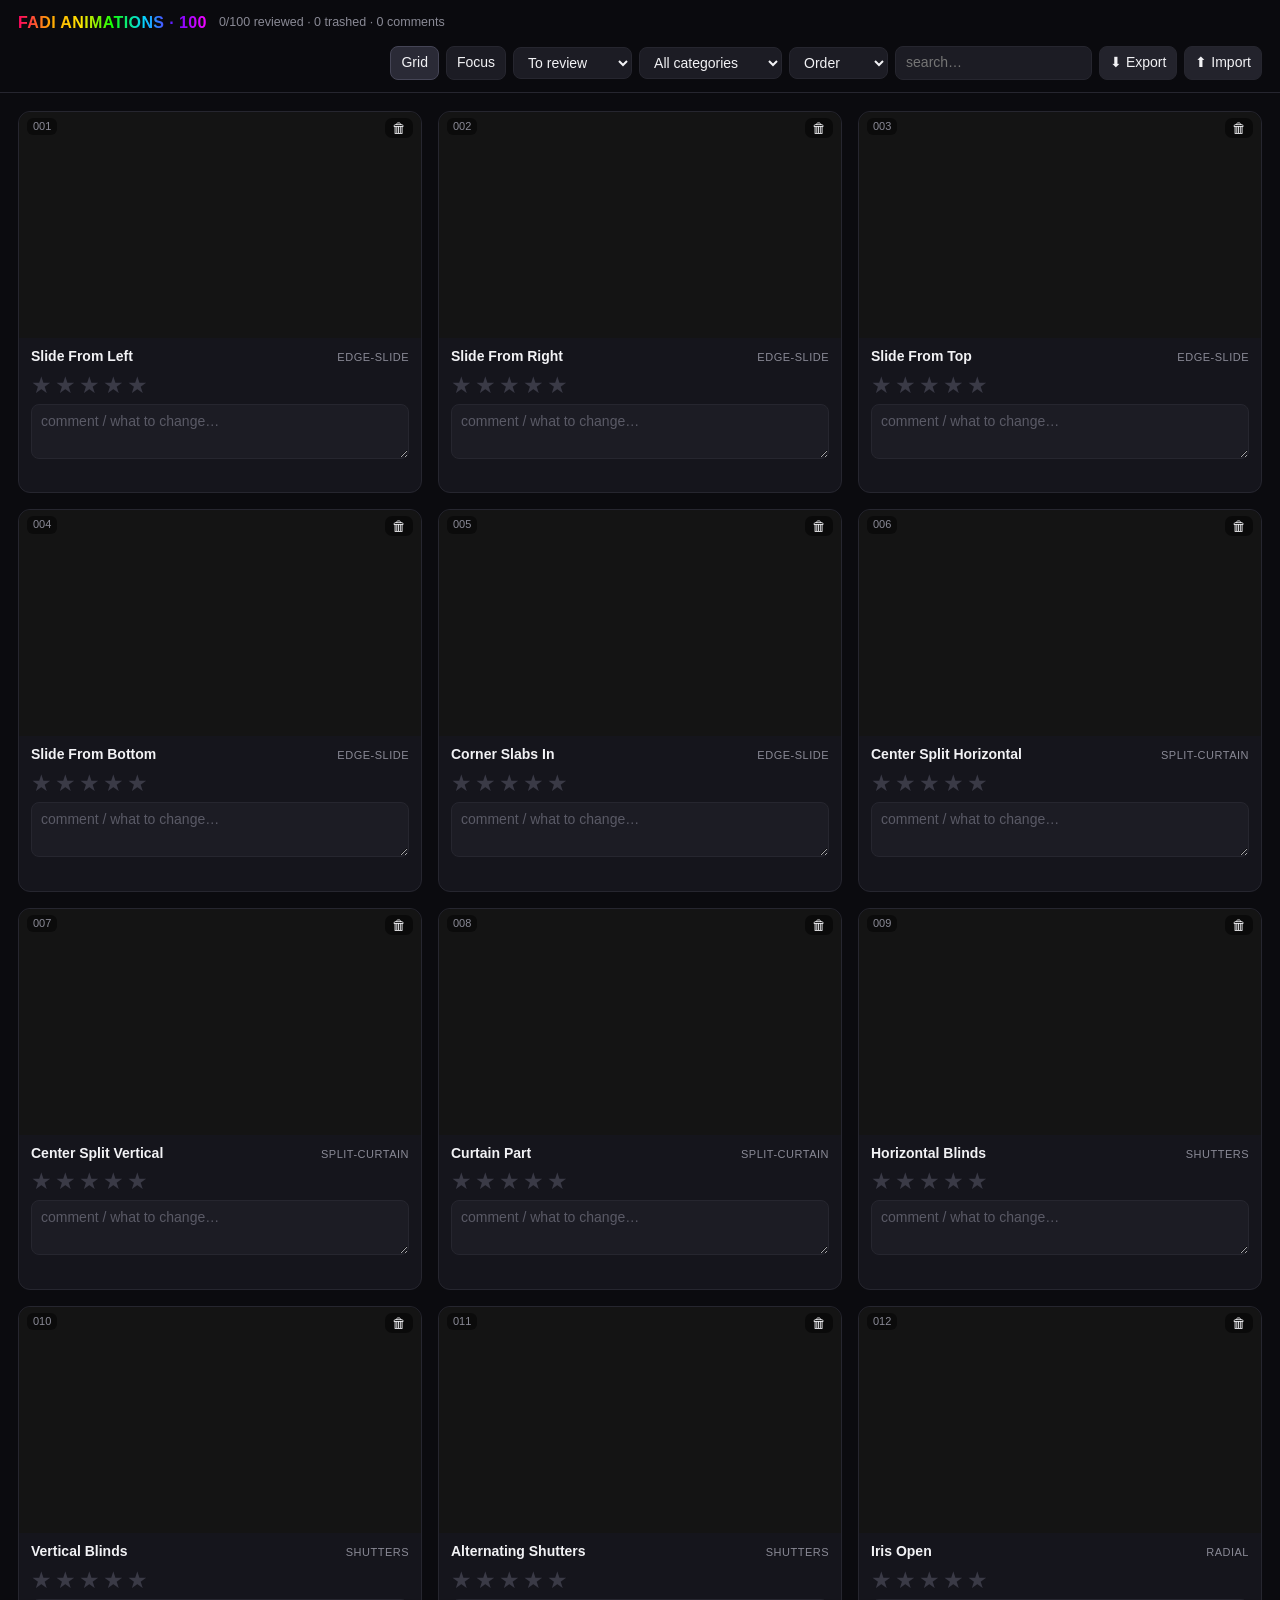
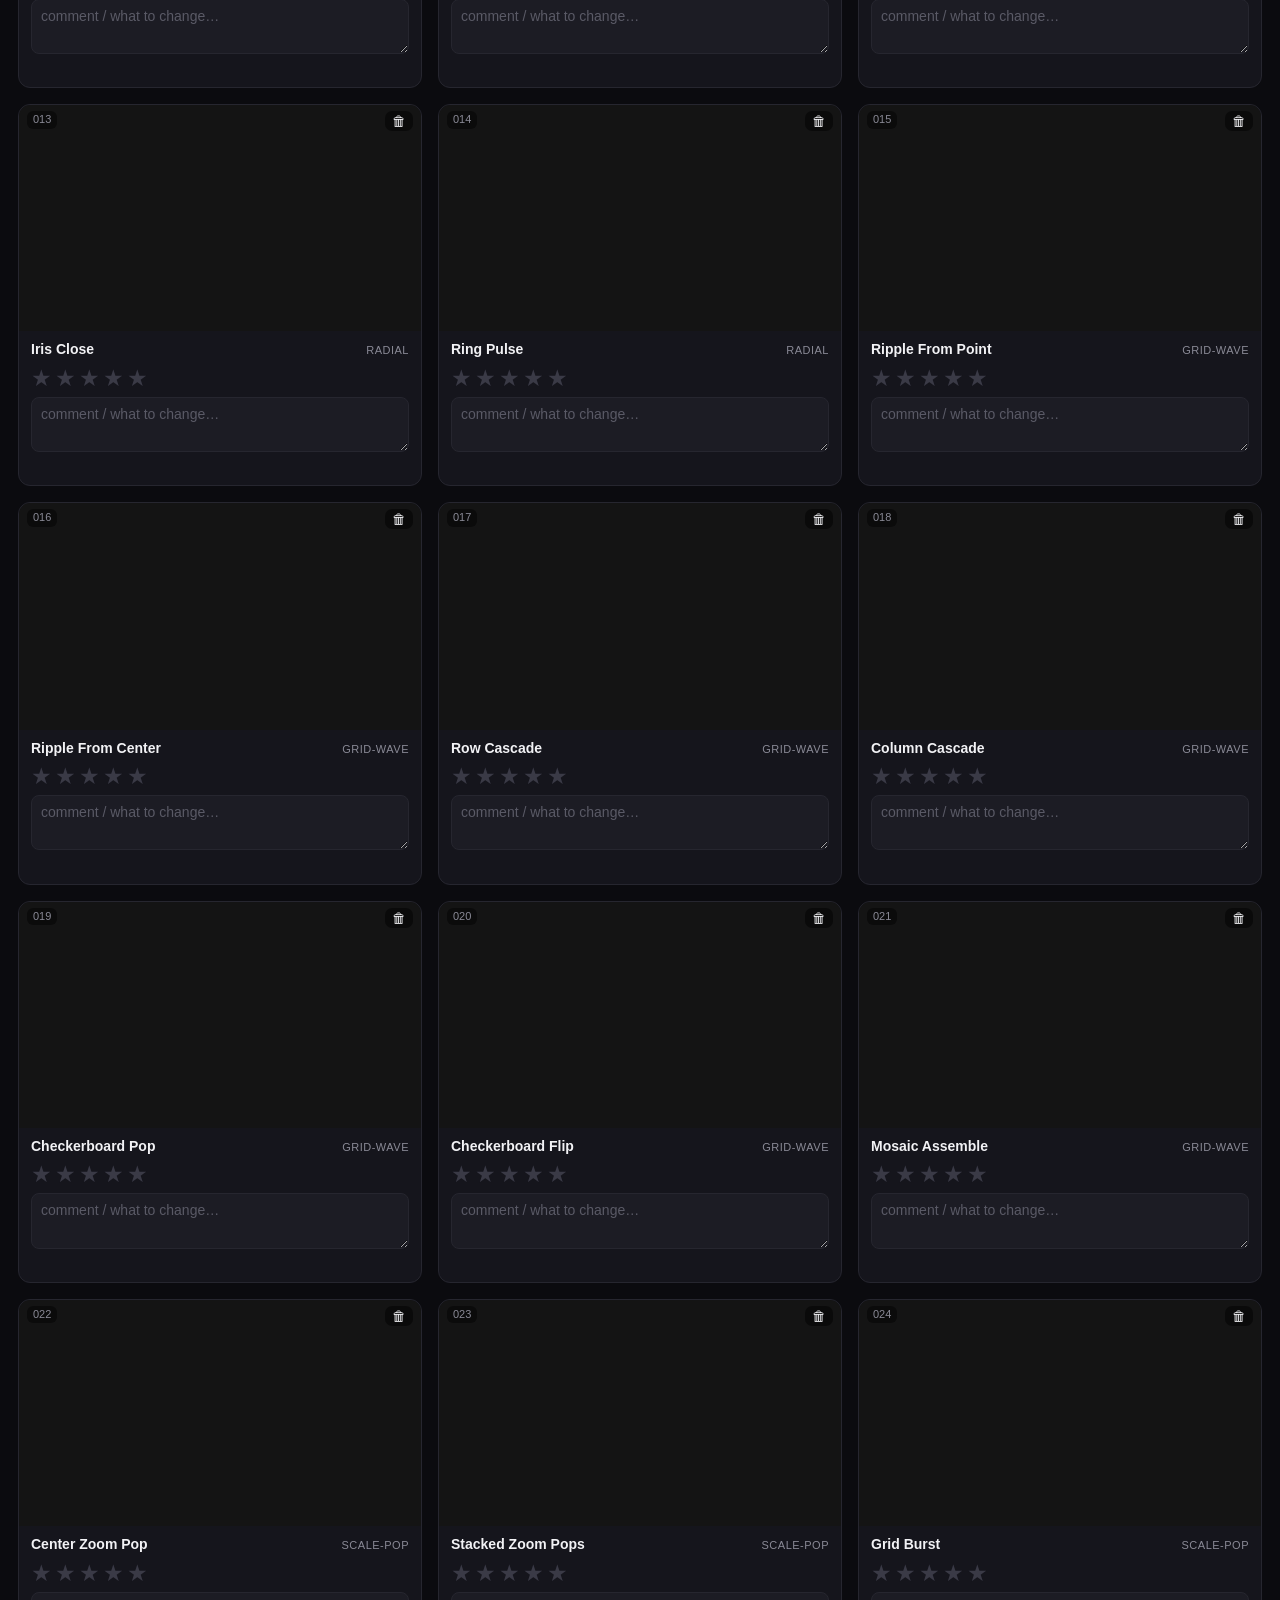
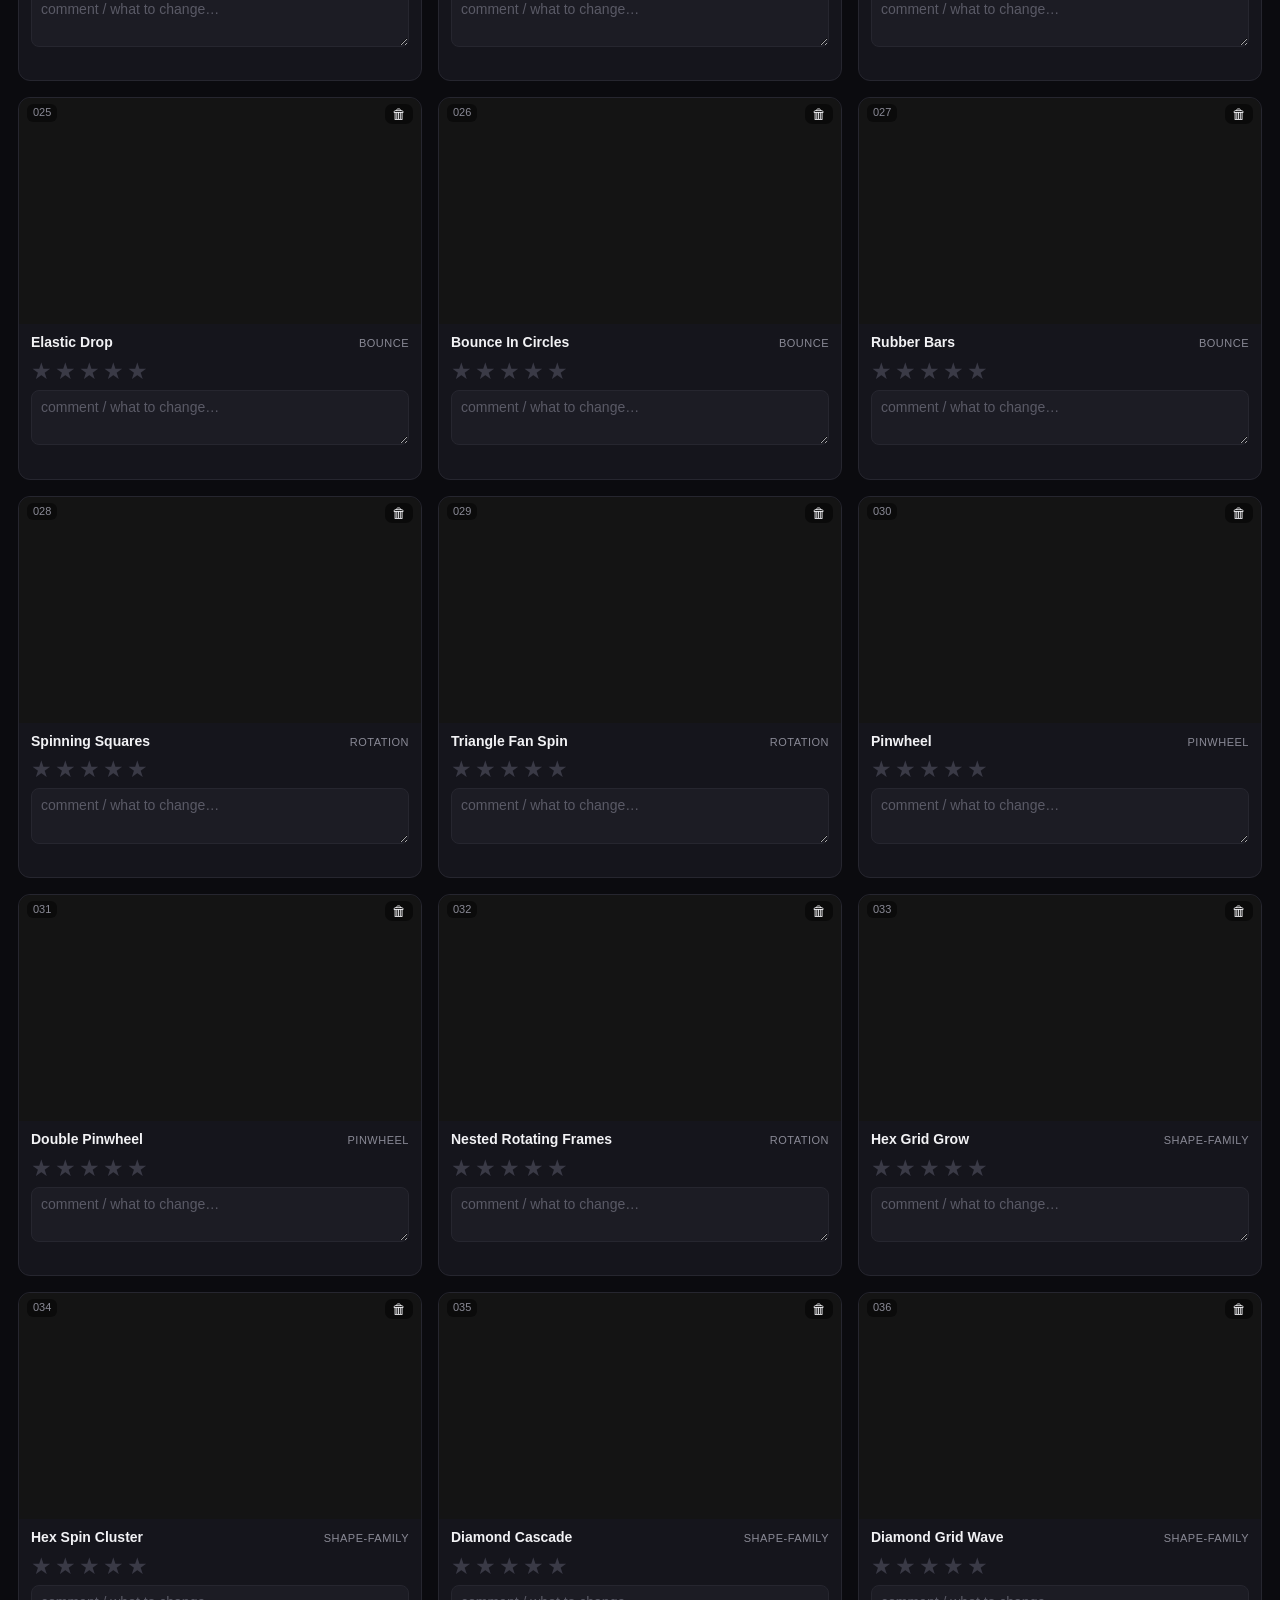
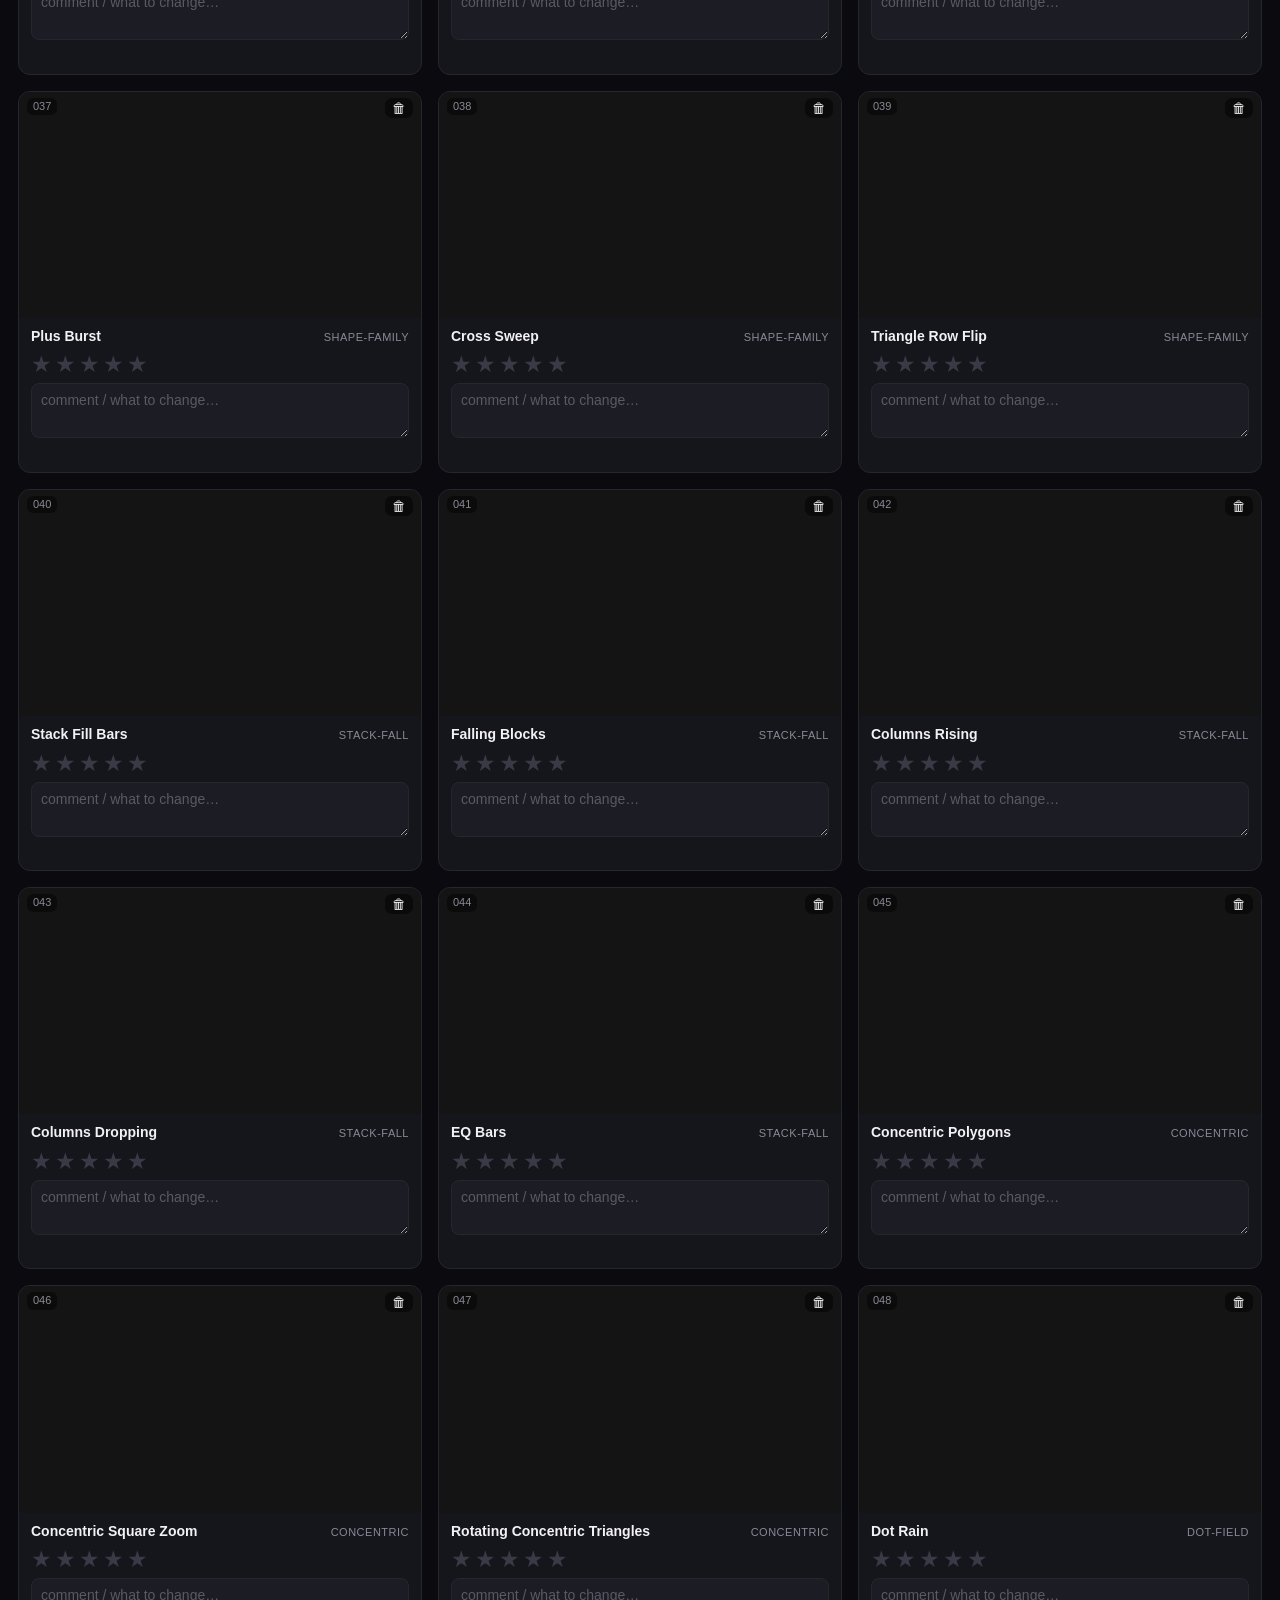
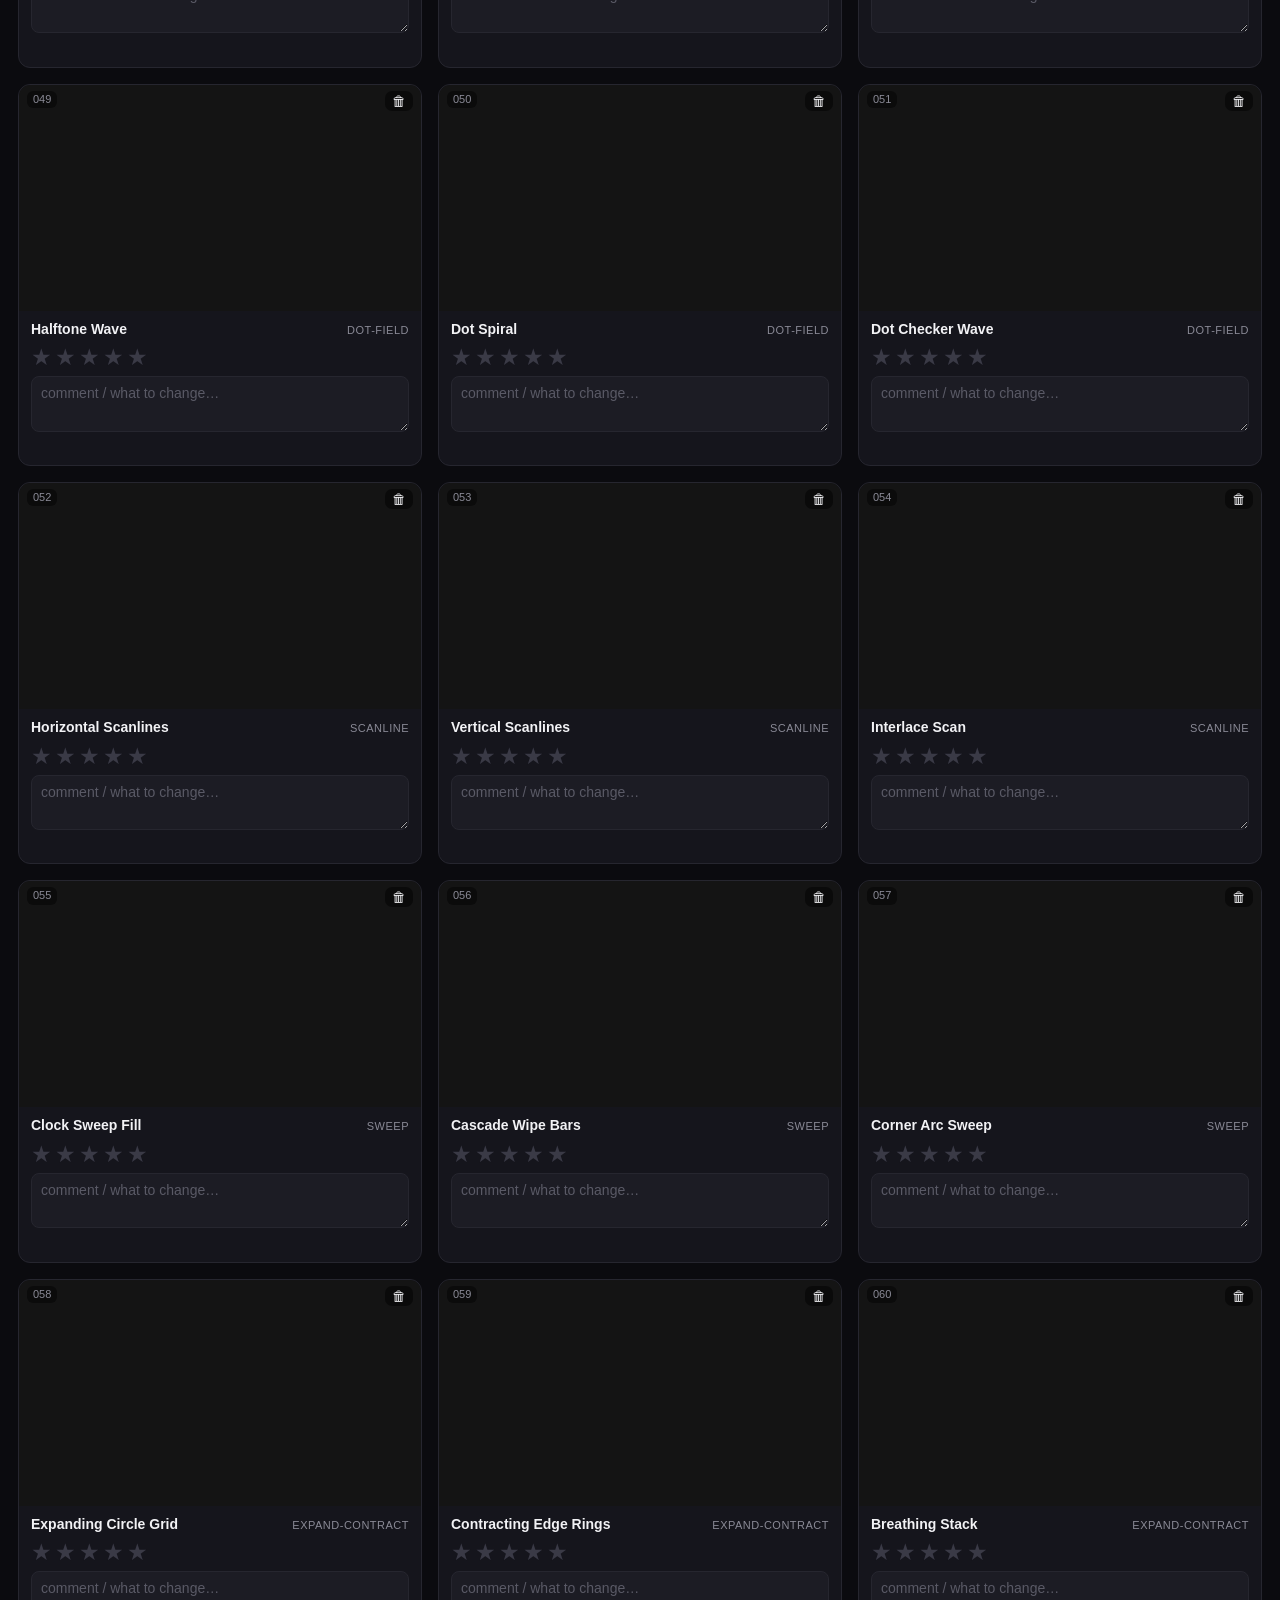
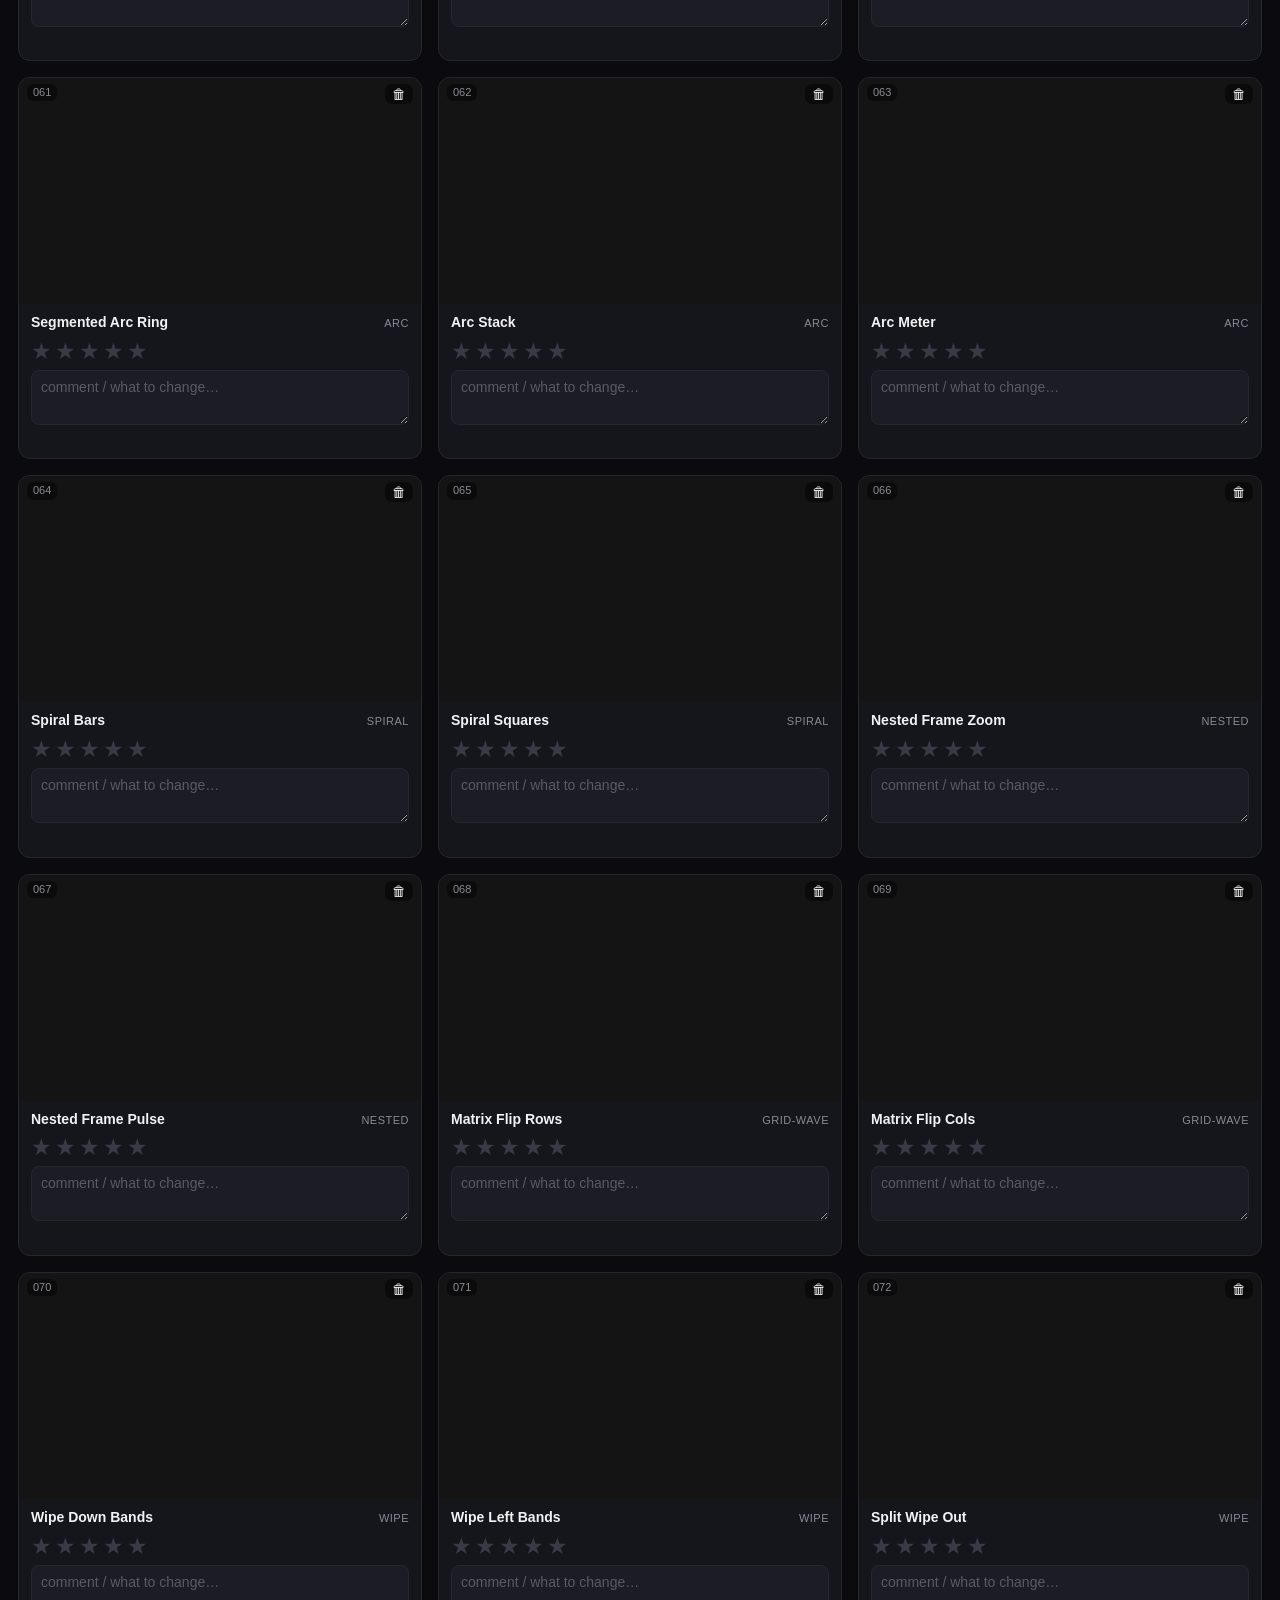
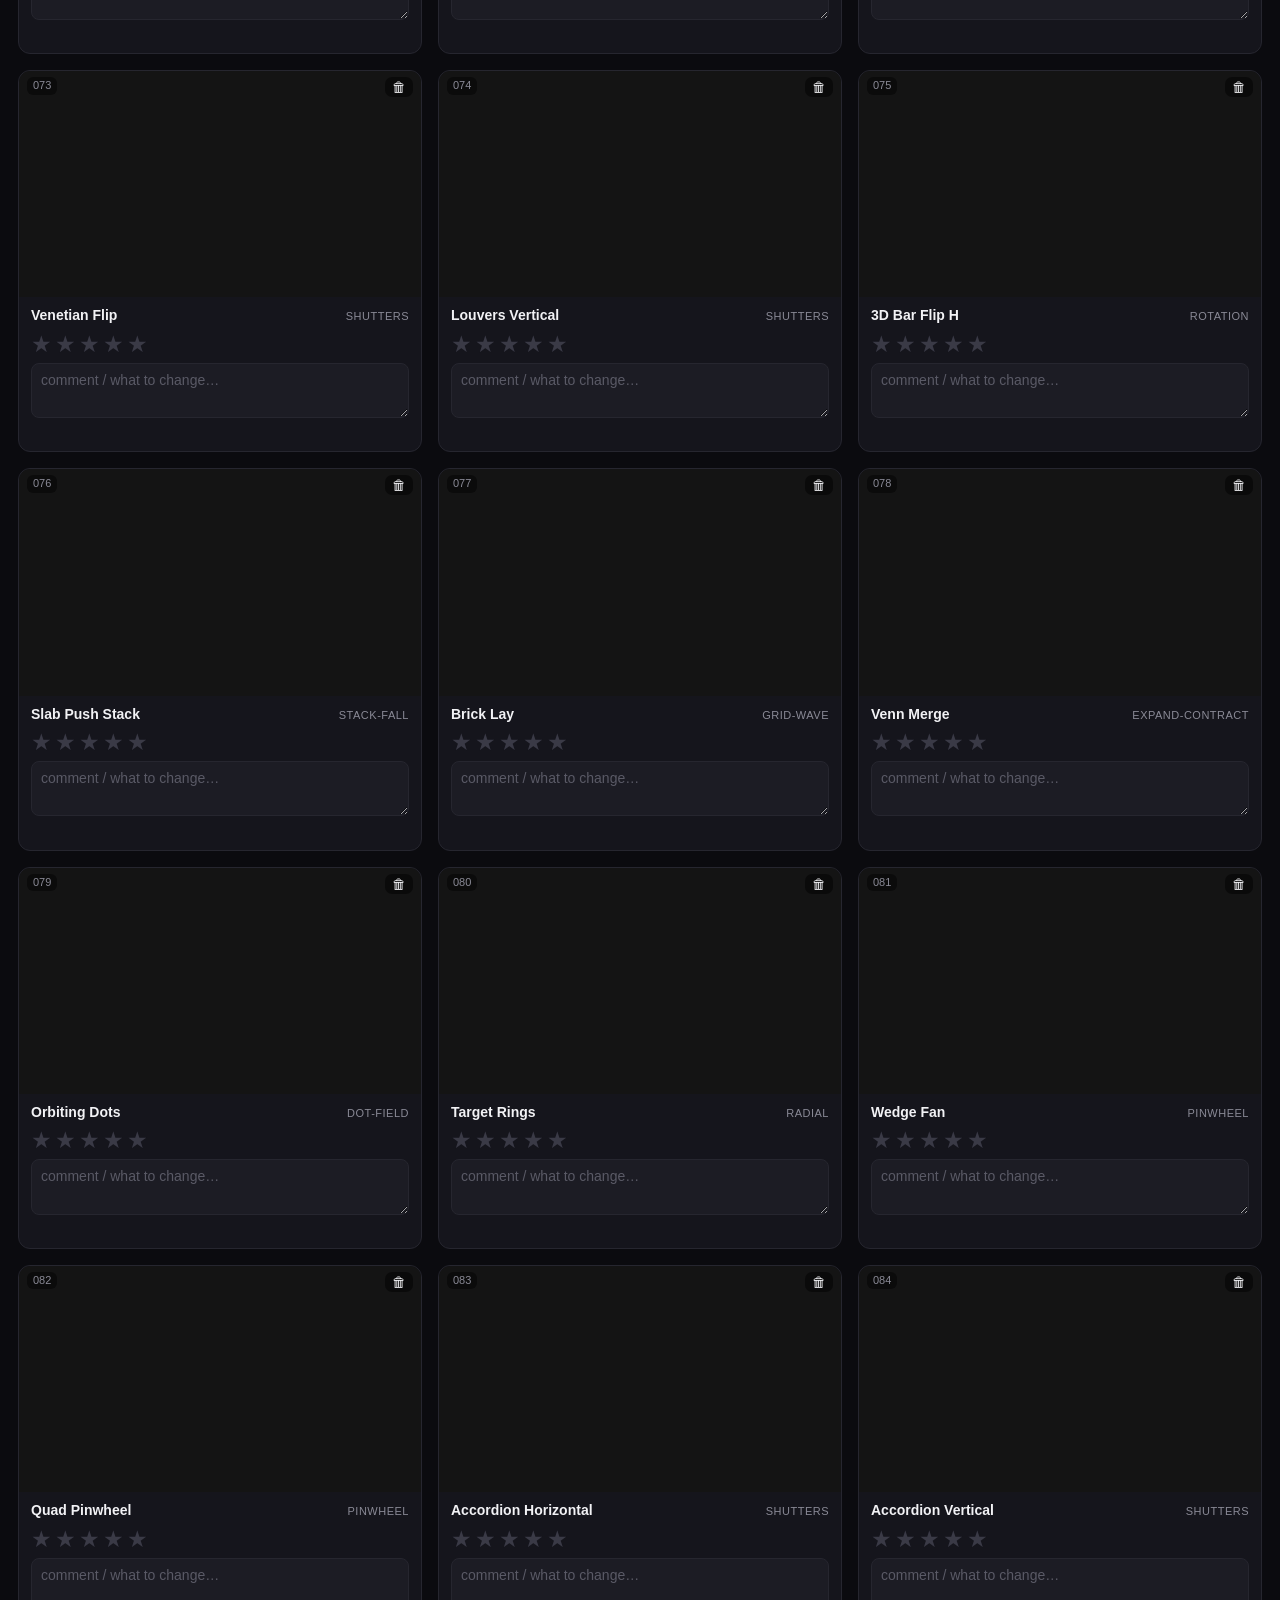
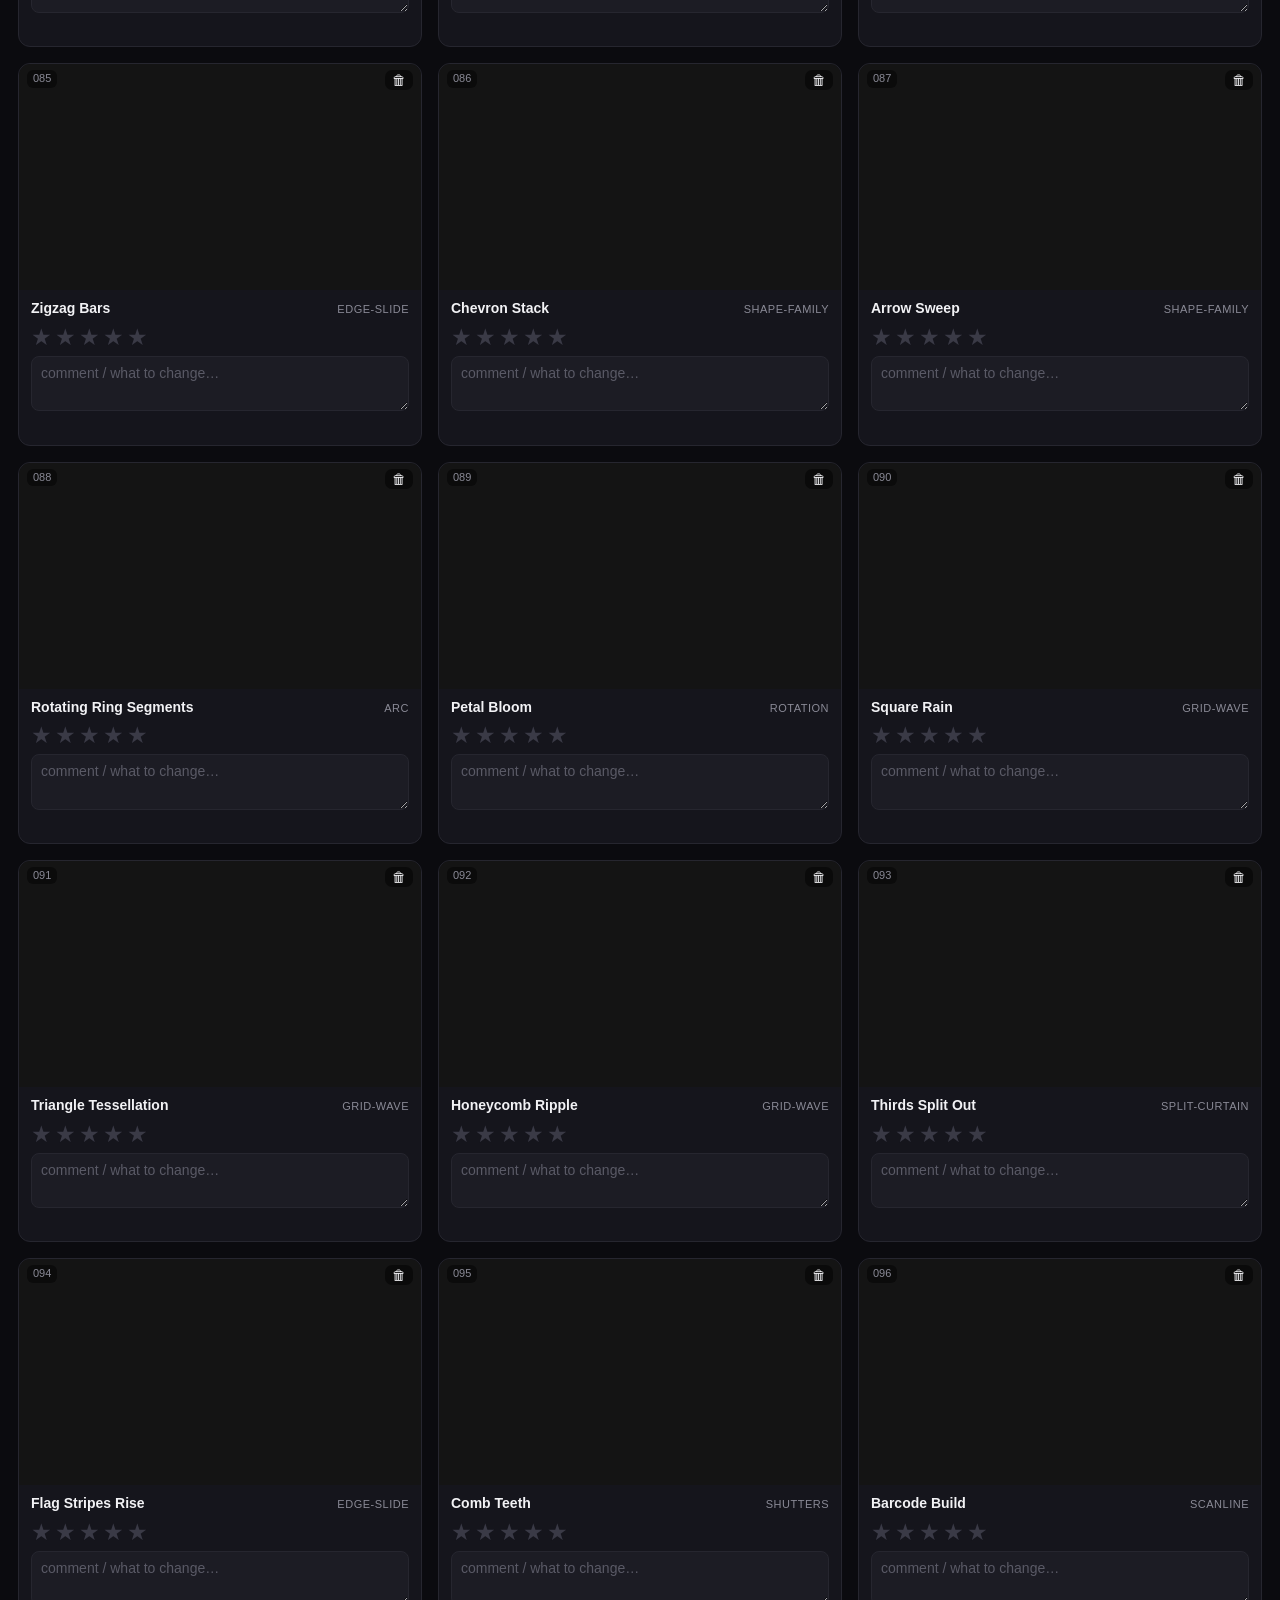
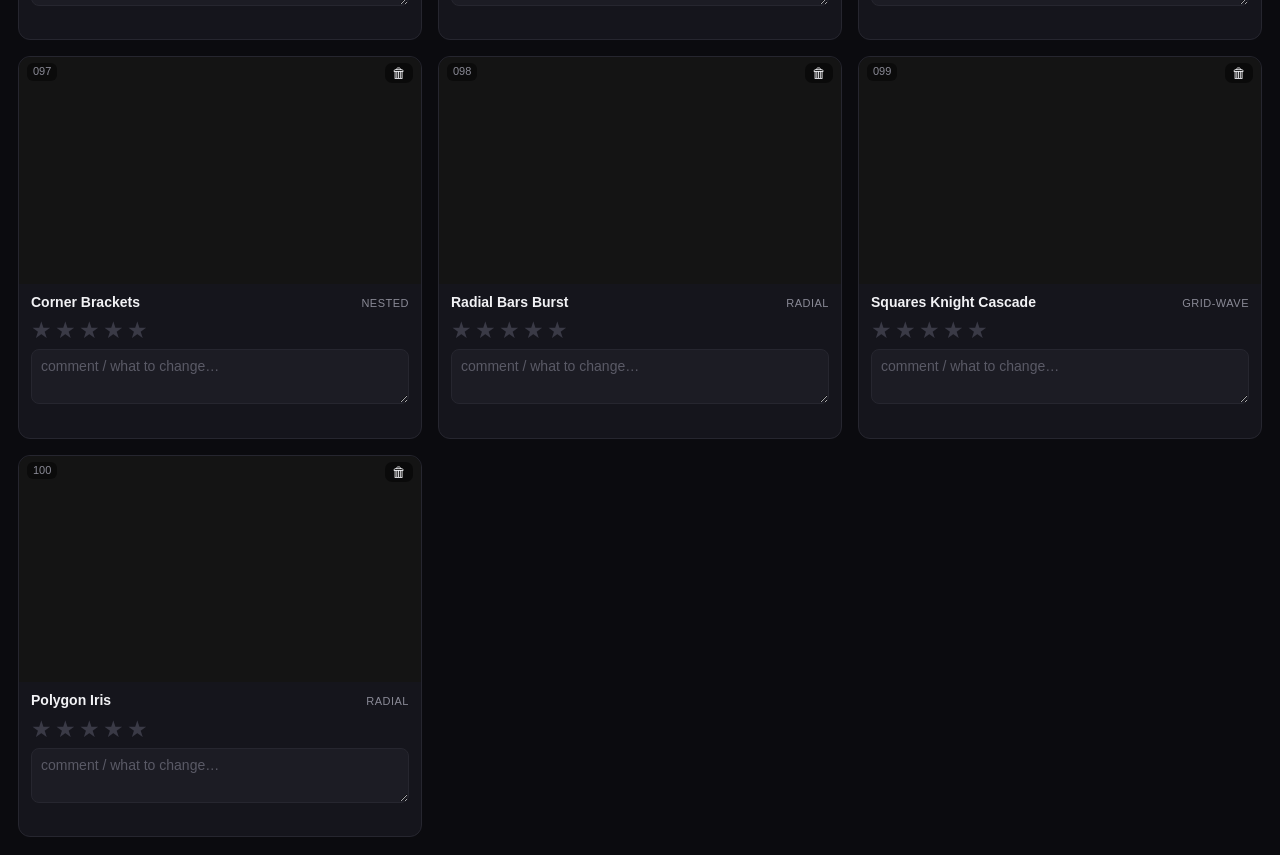
==== index.html @ 491076a8 "Fadi Animation Review — 100-clip rating dashboard Co-Authored-By: Claude Opus 4.8 <noreply@anthropic" ====
<!doctype html>
<html lang="en">
<head>
<meta charset="utf-8" />
<meta name="viewport" content="width=device-width, initial-scale=1" />
<title>Fadi Animation Review</title>
<style>
  :root{ --bg:#0b0b0f; --card:#15151c; --line:#26262f; --txt:#f2f2f5; --dim:#8a8a96;
    --pink:#ff0060; --orange:#ffa405; --yellow:#ffe400; --green:#11ff05; --cyan:#05d3ff; --purple:#6f05ff; --magenta:#f605ff; }
  *{box-sizing:border-box}
  body{margin:0;background:var(--bg);color:var(--txt);font:14px/1.4 -apple-system,Helvetica Neue,Arial,sans-serif}
  header{position:sticky;top:0;z-index:10;background:rgba(11,11,15,.93);backdrop-filter:blur(8px);
    border-bottom:1px solid var(--line);padding:12px 18px;display:flex;align-items:center;gap:12px;flex-wrap:wrap}
  h1{font-size:16px;margin:0;letter-spacing:.4px}
  h1 b{background:linear-gradient(90deg,var(--pink),var(--orange),var(--yellow),var(--green),var(--cyan),var(--purple),var(--magenta));-webkit-background-clip:text;background-clip:text;color:transparent}
  .stat{color:var(--dim);font-size:12.5px}
  .controls{display:flex;gap:7px;align-items:center;margin-left:auto;flex-wrap:wrap}
  select,input[type=text],button{background:#1c1c24;border:1px solid var(--line);color:var(--txt);border-radius:8px;padding:6px 10px;font:inherit;cursor:pointer}
  button.toggle.active{background:#2a2a36;border-color:#454556}
  button.accent{background:#23232c}
  .grid{display:grid;grid-template-columns:repeat(auto-fill,minmax(300px,1fr));gap:16px;padding:18px}
  .card{background:var(--card);border:1px solid var(--line);border-radius:12px;overflow:hidden;display:flex;flex-direction:column;position:relative}
  .card.rated{border-color:#3a3a46}.card.trashed{opacity:.5}
  .media{position:relative;background:#000;aspect-ratio:16/9}
  .media video,.media img{width:100%;height:100%;display:block;object-fit:contain;background:#141414}
  .num{position:absolute;top:6px;left:8px;font-size:11px;color:var(--dim);background:rgba(0,0,0,.45);padding:1px 6px;border-radius:6px}
  .trash{position:absolute;top:6px;right:8px;border:none;background:rgba(0,0,0,.5);padding:3px 7px;border-radius:7px;font-size:14px;line-height:1}
  .trash:hover{background:var(--pink)}
  .body{padding:9px 12px 11px;display:flex;flex-direction:column;gap:7px}
  .name{font-weight:600;font-size:14px;display:flex;justify-content:space-between;align-items:baseline;gap:8px}
  .cat{color:var(--dim);font-size:11px;font-weight:400;text-transform:uppercase;letter-spacing:.5px;white-space:nowrap}
  .stars{display:flex;gap:3px;font-size:23px;line-height:1;cursor:pointer;user-select:none}
  .stars span{color:#3a3a46}.stars span.on{color:var(--yellow)}
  textarea{width:100%;min-height:36px;resize:vertical;background:#1c1c24;border:1px solid var(--line);color:var(--txt);border-radius:8px;padding:7px 9px;font:inherit}
  textarea::placeholder{color:#5a5a66}
  .meta{font-size:11px;color:#6a6a76;display:none}.card:hover .meta{display:block}
  .saved{font-size:11px;color:var(--green);opacity:0;transition:opacity .2s}.saved.show{opacity:1}
  #focus{display:none;padding:18px;max-width:1100px;margin:0 auto}#focus.on{display:block}
  .fmedia{background:#000;border:1px solid var(--line);border-radius:14px;overflow:hidden;aspect-ratio:16/9}
  .fmedia video,.fmedia img{width:100%;height:100%;object-fit:contain;background:#141414}
  .fbar{display:flex;align-items:center;gap:16px;margin-top:14px;flex-wrap:wrap}
  .fbar .stars{font-size:34px}.fname{font-size:22px;font-weight:700}.fnav{display:flex;gap:8px;margin-left:auto}
  #focus textarea{margin-top:12px;min-height:54px}
  .hint{color:var(--dim);font-size:12px;margin-top:10px}
  kbd{background:#23232c;border:1px solid var(--line);border-radius:5px;padding:1px 6px;font-size:11px}
</style>
</head>
<body>
<header>
  <h1><b id="title">FADI ANIMATION REVIEW</b></h1>
  <span class="stat" id="stat">—</span>
  <div class="controls">
    <button class="toggle active" id="vGrid">Grid</button>
    <button class="toggle" id="vFocus">Focus</button>
    <select id="filter">
      <option value="todo">To review</option><option value="all">All</option>
      <option value="rated">Rated</option><option value="trashed">Trashed</option><option value="commented">Commented</option>
      <option value="5">5★</option><option value="4">4+★</option><option value="3">3+★</option><option value="lt3">&lt;3★</option>
    </select>
    <select id="catf"></select>
    <select id="sort"><option value="num">Order</option><option value="rating">Rating</option><option value="category">Category</option></select>
    <input type="text" id="search" placeholder="search…" />
    <button class="accent" id="export" title="download ratings.json">⬇ Export</button>
    <button class="accent" id="import" title="load a ratings.json">⬆ Import</button>
    <input type="file" id="file" accept="application/json" style="display:none" />
  </div>
</header>

<div class="grid" id="grid"></div>

<div id="focus">
  <div class="fmedia" id="fmedia"></div>
  <div class="fbar">
    <span class="fname" id="fname"></span><span class="cat" id="fcat"></span>
    <div class="stars" id="fstars"></div>
    <button id="fTrash">🗑 Trash</button>
    <div class="fnav"><button id="fPrev">← Prev</button><button id="fNext">Next →</button></div>
  </div>
  <textarea id="fcomment" placeholder="comment / what to change…"></textarea>
  <div class="meta" id="fmeta" style="display:block"></div>
  <div class="hint"><kbd>1</kbd>–<kbd>5</kbd> rate · <kbd>0</kbd> clear · <kbd>T</kbd> trash · <kbd>←</kbd><kbd>→</kbd> nav · auto-advances</div>
</div>

<script>
const KEY='fadi-anim-review-v1';
let TITLE='Fadi Animation Review', ITEMS=[], R={}, view='grid', fIdx=0;
const $=(s)=>document.querySelector(s);
function el(t,p,k){const e=document.createElement(t);if(p)for(const a in p){if(a==='class')e.className=p[a];else if(a==='text')e.textContent=p[a];else e.setAttribute(a,p[a]);}if(k)for(const c of k)e.appendChild(c);return e;}
const isVideo=(it)=>(it.type||'').startsWith('video')||/\.(mp4|webm|mov|m4v)$/i.test(it.media||'');
function media(it){if(isVideo(it)){const v=el('video',{loop:'',autoplay:'',playsinline:''});v.muted=true;v.src=it.media;return v;}const im=el('img');im.src=it.media;return im;}
function persist(){localStorage.setItem(KEY,JSON.stringify(R));}

async function load(){
  const cat=await (await fetch('catalog.json')).json();
  TITLE=cat.title||TITLE; ITEMS=cat.items||cat; ITEMS.forEach((it,i)=>it._i=i);
  $('#title').textContent=TITLE.toUpperCase();
  try{R=JSON.parse(localStorage.getItem(KEY)||'{}');}catch(e){R={};}
  const cats=[...new Set(ITEMS.map(c=>c.category).filter(Boolean))].sort();
  const cf=$('#catf'); cf.appendChild(el('option',{value:'all',text:'All categories'}));
  cats.forEach(c=>cf.appendChild(el('option',{value:c,text:c})));
  render(); updateStat();
}
function save(id,patch){R[id]=Object.assign({stars:0,comment:'',trashed:false},R[id],patch);persist();updateStat();}
function reviewed(it){const r=R[it.id]||{};return (r.stars||0)>0||r.trashed;}
function updateStat(){const rev=ITEMS.filter(reviewed).length,tr=ITEMS.filter(c=>R[c.id]?.trashed).length,com=ITEMS.filter(c=>(R[c.id]?.comment||'').trim()).length;$('#stat').textContent=`${rev}/${ITEMS.length} reviewed · ${tr} trashed · ${com} comments`;}
function passes(it){const r=R[it.id]||{},f=$('#filter').value;if($('#catf').value!=='all'&&it.category!==$('#catf').value)return false;const q=$('#search').value.trim().toLowerCase();if(q&&!((it.label||'').toLowerCase().includes(q)||(it.id||'').includes(q)))return false;const s=r.stars||0;if(f==='todo')return !reviewed(it);if(f==='rated')return s>0;if(f==='trashed')return !!r.trashed;if(f==='commented')return (r.comment||'').trim().length>0;if(f==='all')return true;if(f==='5')return s===5;if(f==='4')return s>=4;if(f==='3')return s>=3;if(f==='lt3')return s>0&&s<3;return true;}
function listed(){let l=ITEMS.filter(passes);const s=$('#sort').value;if(s==='rating')l=[...l].sort((a,b)=>(R[b.id]?.stars||0)-(R[a.id]?.stars||0));if(s==='category')l=[...l].sort((a,b)=>(a.category||'').localeCompare(b.category||''));return l;}
function starsEl(id){const r=R[id]||{};const w=el('div',{class:'stars','data-id':id});for(let s=1;s<=5;s++){const sp=el('span',{'data-s':s,text:'★'});if(s<=(r.stars||0))sp.classList.add('on');w.appendChild(sp);}return w;}
function setStars(w,n){[...w.children].forEach((s,k)=>s.classList.toggle('on',k<n));}
function render(){
  if(view==='focus'){renderFocus();return;}
  $('#grid').replaceChildren(...listed().map(it=>{
    const r=R[it.id]||{stars:0,comment:''};
    const m=el('div',{class:'media'},[media(it),el('span',{class:'num',text:String(it._i+1).padStart(3,'0')})]);
    const tb=el('button',{class:'trash',title:'trash'});tb.textContent=r.trashed?'♻':'🗑';tb.dataset.id=it.id;tb.dataset.act='trash';m.appendChild(tb);
    const ta=el('textarea',{placeholder:'comment / what to change…','data-id':it.id});ta.value=r.comment||'';
    const body=el('div',{class:'body'},[el('div',{class:'name'},[el('span',{text:it.label||it.id}),el('span',{class:'cat',text:it.category||''})]),starsEl(it.id),ta,el('div',{class:'meta',text:it.meta||''}),el('div',{class:'saved',text:'saved ✓'})]);
    return el('div',{class:'card'+(r.stars?' rated':'')+(r.trashed?' trashed':'')},[m,body]);
  }));
}
function flash(n){const s=n&&n.querySelector?n.querySelector('.saved'):null;if(s){s.classList.add('show');setTimeout(()=>s.classList.remove('show'),800);}}
$('#grid').addEventListener('click',e=>{
  const sp=e.target.closest('.stars span');
  if(sp){const w=sp.closest('.stars'),id=w.dataset.id,v=+sp.dataset.s,cur=R[id]?.stars||0,nv=cur===v?0:v;save(id,{stars:nv});setStars(w,nv);const c=w.closest('.card');c.classList.toggle('rated',nv>0);flash(c.querySelector('.body'));if($('#filter').value==='todo')setTimeout(render,250);return;}
  const tb=e.target.closest('[data-act=trash]');
  if(tb){const id=tb.dataset.id,t=!(R[id]?.trashed);save(id,{trashed:t});const f=$('#filter').value;if(f==='todo'||f==='trashed')setTimeout(render,150);else{tb.textContent=t?'♻':'🗑';tb.closest('.card').classList.toggle('trashed',t);}return;}
});
let timers={};
$('#grid').addEventListener('input',e=>{const ta=e.target.closest('textarea');if(!ta)return;const id=ta.dataset.id;clearTimeout(timers[id]);timers[id]=setTimeout(()=>{save(id,{comment:ta.value});flash(ta.closest('.body'));},500);});
// focus
function focusList(){return ITEMS.filter(passes);}
function renderFocus(){const l=focusList();if(!l.length){$('#fmedia').replaceChildren(el('div',{class:'hint',text:'Nothing here — change the filter.'}));$('#fname').textContent='';$('#fstars').replaceChildren();$('#fcomment').value='';$('#fmeta').textContent='';return;}if(fIdx>=l.length)fIdx=l.length-1;if(fIdx<0)fIdx=0;const it=l[fIdx],r=R[it.id]||{};$('#fmedia').replaceChildren(media(it));$('#fname').textContent=`${String(it._i+1).padStart(3,'0')} · ${it.label||it.id}`;$('#fcat').textContent=it.category||'';const fs=starsEl(it.id);fs.id='fstars';$('#fstars').replaceWith(fs);$('#fcomment').value=r.comment||'';$('#fcomment').dataset.id=it.id;$('#fmeta').textContent=it.meta||'';$('#fTrash').textContent=r.trashed?'♻ Restore':'🗑 Trash';}
function curFocus(){const l=focusList();return l[Math.min(fIdx,l.length-1)];}
function advance(){renderFocus();}
$('#focus').addEventListener('click',e=>{const sp=e.target.closest('#fstars span');if(!sp)return;const it=curFocus();if(!it)return;const v=+sp.dataset.s,cur=R[it.id]?.stars||0,nv=cur===v?0:v;save(it.id,{stars:nv});advance();});
$('#fTrash').addEventListener('click',()=>{const it=curFocus();if(!it)return;save(it.id,{trashed:!(R[it.id]?.trashed)});advance();});
$('#fPrev').addEventListener('click',()=>{fIdx--;renderFocus();});
$('#fNext').addEventListener('click',()=>{fIdx++;renderFocus();});
$('#fcomment').addEventListener('input',e=>{const id=e.target.dataset.id;if(!id)return;clearTimeout(timers[id]);timers[id]=setTimeout(()=>save(id,{comment:e.target.value}),500);});
document.addEventListener('keydown',e=>{if(view!=='focus')return;const tag=document.activeElement.tagName;if(tag==='TEXTAREA'||tag==='INPUT')return;const it=curFocus();if(!it)return;if(e.key>='0'&&e.key<='5'){const v=+e.key;save(it.id,{stars:v});if(v>0)advance();else renderFocus();}else if(e.key==='t'||e.key==='T'){save(it.id,{trashed:!(R[it.id]?.trashed)});advance();}else if(e.key==='ArrowRight'){fIdx++;renderFocus();}else if(e.key==='ArrowLeft'){fIdx--;renderFocus();}});
function setView(v){view=v;$('#vGrid').classList.toggle('active',v==='grid');$('#vFocus').classList.toggle('active',v==='focus');$('#grid').style.display=v==='grid'?'':'none';$('#focus').classList.toggle('on',v==='focus');render();}
$('#vGrid').onclick=()=>setView('grid');$('#vFocus').onclick=()=>{fIdx=0;setView('focus');};
['#filter','#catf','#sort','#search'].forEach(s=>$(s).addEventListener('input',()=>{fIdx=0;render();}));
// export / import
$('#export').onclick=()=>{const blob=new Blob([JSON.stringify(R,null,2)],{type:'application/json'});const a=el('a');a.href=URL.createObjectURL(blob);a.download='ratings.json';a.click();};
$('#import').onclick=()=>$('#file').click();
$('#file').onchange=async(e)=>{const f=e.target.files[0];if(!f)return;try{R=JSON.parse(await f.text());persist();render();updateStat();}catch(err){alert('bad json');}};
load();
</script>
</body>
</html>
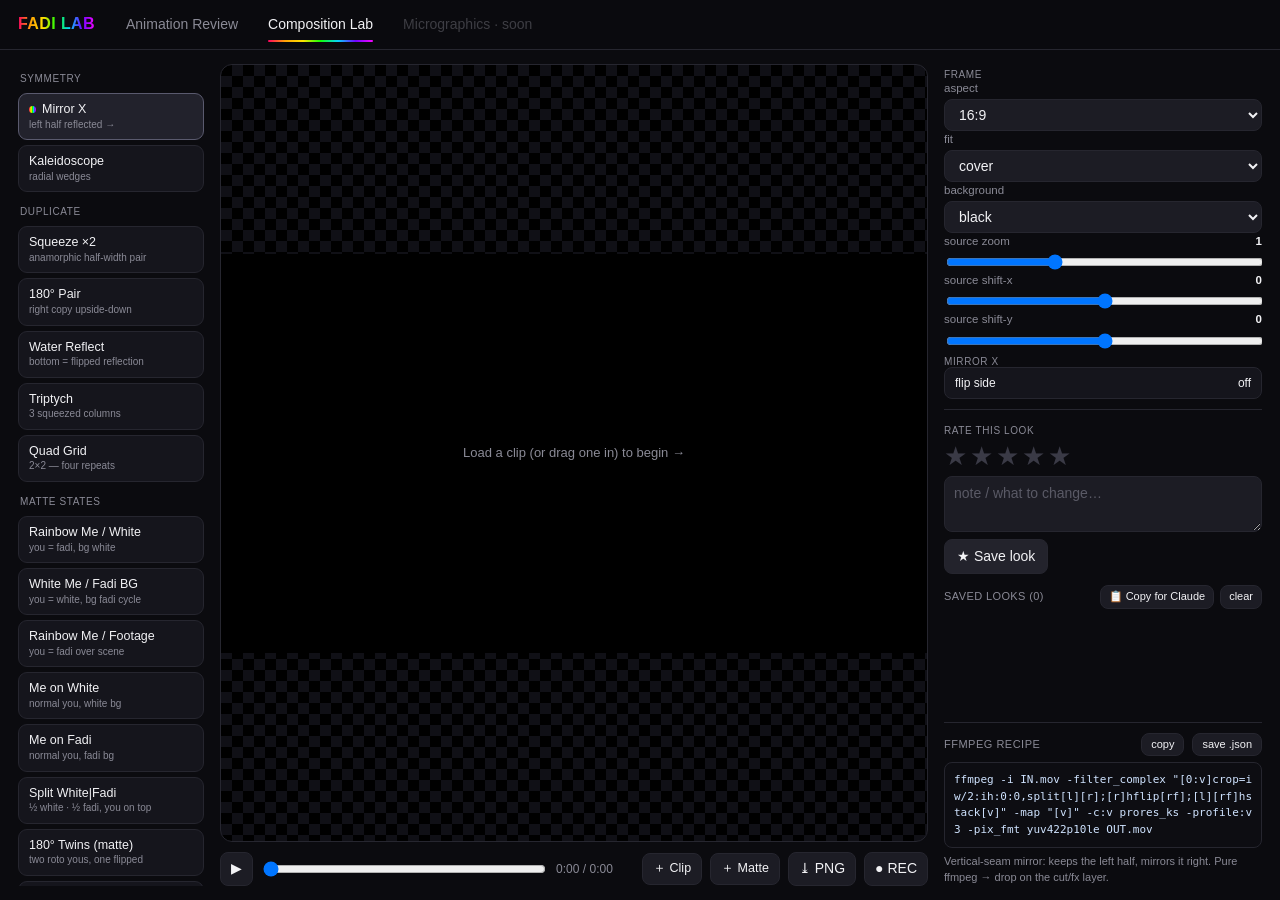
==== commit 855e8a52: "unplug: save code before unplugging (20261114-155701) Co-Authored-By: Claude Sonnet 5.5 <noreply@ant" ====
--- a/index.html
+++ b/index.html
@@ -1,151 +1,234 @@
 <!doctype html>
 <html lang="en">
-<head>
-<meta charset="utf-8" />
-<meta name="viewport" content="width=device-width, initial-scale=1" />
-<title>Fadi Animation Review</title>
-<style>
-  :root{ --bg:#0b0b0f; --card:#15151c; --line:#26262f; --txt:#f2f2f5; --dim:#8a8a96;
-    --pink:#ff0060; --orange:#ffa405; --yellow:#ffe400; --green:#11ff05; --cyan:#05d3ff; --purple:#6f05ff; --magenta:#f605ff; }
-  *{box-sizing:border-box}
-  body{margin:0;background:var(--bg);color:var(--txt);font:14px/1.4 -apple-system,Helvetica Neue,Arial,sans-serif}
-  header{position:sticky;top:0;z-index:10;background:rgba(11,11,15,.93);backdrop-filter:blur(8px);
-    border-bottom:1px solid var(--line);padding:12px 18px;display:flex;align-items:center;gap:12px;flex-wrap:wrap}
-  h1{font-size:16px;margin:0;letter-spacing:.4px}
-  h1 b{background:linear-gradient(90deg,var(--pink),var(--orange),var(--yellow),var(--green),var(--cyan),var(--purple),var(--magenta));-webkit-background-clip:text;background-clip:text;color:transparent}
-  .stat{color:var(--dim);font-size:12.5px}
-  .controls{display:flex;gap:7px;align-items:center;margin-left:auto;flex-wrap:wrap}
-  select,input[type=text],button{background:#1c1c24;border:1px solid var(--line);color:var(--txt);border-radius:8px;padding:6px 10px;font:inherit;cursor:pointer}
-  button.toggle.active{background:#2a2a36;border-color:#454556}
-  button.accent{background:#23232c}
-  .grid{display:grid;grid-template-columns:repeat(auto-fill,minmax(300px,1fr));gap:16px;padding:18px}
-  .card{background:var(--card);border:1px solid var(--line);border-radius:12px;overflow:hidden;display:flex;flex-direction:column;position:relative}
-  .card.rated{border-color:#3a3a46}.card.trashed{opacity:.5}
-  .media{position:relative;background:#000;aspect-ratio:16/9}
-  .media video,.media img{width:100%;height:100%;display:block;object-fit:contain;background:#141414}
-  .num{position:absolute;top:6px;left:8px;font-size:11px;color:var(--dim);background:rgba(0,0,0,.45);padding:1px 6px;border-radius:6px}
-  .trash{position:absolute;top:6px;right:8px;border:none;background:rgba(0,0,0,.5);padding:3px 7px;border-radius:7px;font-size:14px;line-height:1}
-  .trash:hover{background:var(--pink)}
-  .body{padding:9px 12px 11px;display:flex;flex-direction:column;gap:7px}
-  .name{font-weight:600;font-size:14px;display:flex;justify-content:space-between;align-items:baseline;gap:8px}
-  .cat{color:var(--dim);font-size:11px;font-weight:400;text-transform:uppercase;letter-spacing:.5px;white-space:nowrap}
-  .stars{display:flex;gap:3px;font-size:23px;line-height:1;cursor:pointer;user-select:none}
-  .stars span{color:#3a3a46}.stars span.on{color:var(--yellow)}
-  textarea{width:100%;min-height:36px;resize:vertical;background:#1c1c24;border:1px solid var(--line);color:var(--txt);border-radius:8px;padding:7px 9px;font:inherit}
-  textarea::placeholder{color:#5a5a66}
-  .meta{font-size:11px;color:#6a6a76;display:none}.card:hover .meta{display:block}
-  .saved{font-size:11px;color:var(--green);opacity:0;transition:opacity .2s}.saved.show{opacity:1}
-  #focus{display:none;padding:18px;max-width:1100px;margin:0 auto}#focus.on{display:block}
-  .fmedia{background:#000;border:1px solid var(--line);border-radius:14px;overflow:hidden;aspect-ratio:16/9}
-  .fmedia video,.fmedia img{width:100%;height:100%;object-fit:contain;background:#141414}
-  .fbar{display:flex;align-items:center;gap:16px;margin-top:14px;flex-wrap:wrap}
-  .fbar .stars{font-size:34px}.fname{font-size:22px;font-weight:700}.fnav{display:flex;gap:8px;margin-left:auto}
-  #focus textarea{margin-top:12px;min-height:54px}
-  .hint{color:var(--dim);font-size:12px;margin-top:10px}
-  kbd{background:#23232c;border:1px solid var(--line);border-radius:5px;padding:1px 6px;font-size:11px}
-</style>
-</head>
-<body>
-<header>
-  <h1><b id="title">FADI ANIMATION REVIEW</b></h1>
-  <span class="stat" id="stat">—</span>
-  <div class="controls">
-    <button class="toggle active" id="vGrid">Grid</button>
-    <button class="toggle" id="vFocus">Focus</button>
-    <select id="filter">
-      <option value="todo">To review</option><option value="all">All</option>
-      <option value="rated">Rated</option><option value="trashed">Trashed</option><option value="commented">Commented</option>
-      <option value="5">5★</option><option value="4">4+★</option><option value="3">3+★</option><option value="lt3">&lt;3★</option>
-    </select>
-    <select id="catf"></select>
-    <select id="sort"><option value="num">Order</option><option value="rating">Rating</option><option value="category">Category</option></select>
-    <input type="text" id="search" placeholder="search…" />
-    <button class="accent" id="export" title="download ratings.json">⬇ Export</button>
-    <button class="accent" id="import" title="load a ratings.json">⬆ Import</button>
-    <input type="file" id="file" accept="application/json" style="display:none" />
-  </div>
-</header>
-
-<div class="grid" id="grid"></div>
-
-<div id="focus">
-  <div class="fmedia" id="fmedia"></div>
-  <div class="fbar">
-    <span class="fname" id="fname"></span><span class="cat" id="fcat"></span>
-    <div class="stars" id="fstars"></div>
-    <button id="fTrash">🗑 Trash</button>
-    <div class="fnav"><button id="fPrev">← Prev</button><button id="fNext">Next →</button></div>
-  </div>
-  <textarea id="fcomment" placeholder="comment / what to change…"></textarea>
-  <div class="meta" id="fmeta" style="display:block"></div>
-  <div class="hint"><kbd>1</kbd>–<kbd>5</kbd> rate · <kbd>0</kbd> clear · <kbd>T</kbd> trash · <kbd>←</kbd><kbd>→</kbd> nav · auto-advances</div>
-</div>
-
-<script>
-const KEY='fadi-anim-review-v1';
-let TITLE='Fadi Animation Review', ITEMS=[], R={}, view='grid', fIdx=0;
-const $=(s)=>document.querySelector(s);
-function el(t,p,k){const e=document.createElement(t);if(p)for(const a in p){if(a==='class')e.className=p[a];else if(a==='text')e.textContent=p[a];else e.setAttribute(a,p[a]);}if(k)for(const c of k)e.appendChild(c);return e;}
-const isVideo=(it)=>(it.type||'').startsWith('video')||/\.(mp4|webm|mov|m4v)$/i.test(it.media||'');
-function media(it){if(isVideo(it)){const v=el('video',{loop:'',autoplay:'',playsinline:''});v.muted=true;v.src=it.media;return v;}const im=el('img');im.src=it.media;return im;}
-function persist(){localStorage.setItem(KEY,JSON.stringify(R));}
-
-async function load(){
-  const cat=await (await fetch('catalog.json')).json();
-  TITLE=cat.title||TITLE; ITEMS=cat.items||cat; ITEMS.forEach((it,i)=>it._i=i);
-  $('#title').textContent=TITLE.toUpperCase();
-  try{R=JSON.parse(localStorage.getItem(KEY)||'{}');}catch(e){R={};}
-  const cats=[...new Set(ITEMS.map(c=>c.category).filter(Boolean))].sort();
-  const cf=$('#catf'); cf.appendChild(el('option',{value:'all',text:'All categories'}));
-  cats.forEach(c=>cf.appendChild(el('option',{value:c,text:c})));
-  render(); updateStat();
-}
-function save(id,patch){R[id]=Object.assign({stars:0,comment:'',trashed:false},R[id],patch);persist();updateStat();}
-function reviewed(it){const r=R[it.id]||{};return (r.stars||0)>0||r.trashed;}
-function updateStat(){const rev=ITEMS.filter(reviewed).length,tr=ITEMS.filter(c=>R[c.id]?.trashed).length,com=ITEMS.filter(c=>(R[c.id]?.comment||'').trim()).length;$('#stat').textContent=`${rev}/${ITEMS.length} reviewed · ${tr} trashed · ${com} comments`;}
-function passes(it){const r=R[it.id]||{},f=$('#filter').value;if($('#catf').value!=='all'&&it.category!==$('#catf').value)return false;const q=$('#search').value.trim().toLowerCase();if(q&&!((it.label||'').toLowerCase().includes(q)||(it.id||'').includes(q)))return false;const s=r.stars||0;if(f==='todo')return !reviewed(it);if(f==='rated')return s>0;if(f==='trashed')return !!r.trashed;if(f==='commented')return (r.comment||'').trim().length>0;if(f==='all')return true;if(f==='5')return s===5;if(f==='4')return s>=4;if(f==='3')return s>=3;if(f==='lt3')return s>0&&s<3;return true;}
-function listed(){let l=ITEMS.filter(passes);const s=$('#sort').value;if(s==='rating')l=[...l].sort((a,b)=>(R[b.id]?.stars||0)-(R[a.id]?.stars||0));if(s==='category')l=[...l].sort((a,b)=>(a.category||'').localeCompare(b.category||''));return l;}
-function starsEl(id){const r=R[id]||{};const w=el('div',{class:'stars','data-id':id});for(let s=1;s<=5;s++){const sp=el('span',{'data-s':s,text:'★'});if(s<=(r.stars||0))sp.classList.add('on');w.appendChild(sp);}return w;}
-function setStars(w,n){[...w.children].forEach((s,k)=>s.classList.toggle('on',k<n));}
-function render(){
-  if(view==='focus'){renderFocus();return;}
-  $('#grid').replaceChildren(...listed().map(it=>{
-    const r=R[it.id]||{stars:0,comment:''};
-    const m=el('div',{class:'media'},[media(it),el('span',{class:'num',text:String(it._i+1).padStart(3,'0')})]);
-    const tb=el('button',{class:'trash',title:'trash'});tb.textContent=r.trashed?'♻':'🗑';tb.dataset.id=it.id;tb.dataset.act='trash';m.appendChild(tb);
-    const ta=el('textarea',{placeholder:'comment / what to change…','data-id':it.id});ta.value=r.comment||'';
-    const body=el('div',{class:'body'},[el('div',{class:'name'},[el('span',{text:it.label||it.id}),el('span',{class:'cat',text:it.category||''})]),starsEl(it.id),ta,el('div',{class:'meta',text:it.meta||''}),el('div',{class:'saved',text:'saved ✓'})]);
-    return el('div',{class:'card'+(r.stars?' rated':'')+(r.trashed?' trashed':'')},[m,body]);
-  }));
-}
-function flash(n){const s=n&&n.querySelector?n.querySelector('.saved'):null;if(s){s.classList.add('show');setTimeout(()=>s.classList.remove('show'),800);}}
-$('#grid').addEventListener('click',e=>{
-  const sp=e.target.closest('.stars span');
-  if(sp){const w=sp.closest('.stars'),id=w.dataset.id,v=+sp.dataset.s,cur=R[id]?.stars||0,nv=cur===v?0:v;save(id,{stars:nv});setStars(w,nv);const c=w.closest('.card');c.classList.toggle('rated',nv>0);flash(c.querySelector('.body'));if($('#filter').value==='todo')setTimeout(render,250);return;}
-  const tb=e.target.closest('[data-act=trash]');
-  if(tb){const id=tb.dataset.id,t=!(R[id]?.trashed);save(id,{trashed:t});const f=$('#filter').value;if(f==='todo'||f==='trashed')setTimeout(render,150);else{tb.textContent=t?'♻':'🗑';tb.closest('.card').classList.toggle('trashed',t);}return;}
-});
-let timers={};
-$('#grid').addEventListener('input',e=>{const ta=e.target.closest('textarea');if(!ta)return;const id=ta.dataset.id;clearTimeout(timers[id]);timers[id]=setTimeout(()=>{save(id,{comment:ta.value});flash(ta.closest('.body'));},500);});
-// focus
-function focusList(){return ITEMS.filter(passes);}
-function renderFocus(){const l=focusList();if(!l.length){$('#fmedia').replaceChildren(el('div',{class:'hint',text:'Nothing here — change the filter.'}));$('#fname').textContent='';$('#fstars').replaceChildren();$('#fcomment').value='';$('#fmeta').textContent='';return;}if(fIdx>=l.length)fIdx=l.length-1;if(fIdx<0)fIdx=0;const it=l[fIdx],r=R[it.id]||{};$('#fmedia').replaceChildren(media(it));$('#fname').textContent=`${String(it._i+1).padStart(3,'0')} · ${it.label||it.id}`;$('#fcat').textContent=it.category||'';const fs=starsEl(it.id);fs.id='fstars';$('#fstars').replaceWith(fs);$('#fcomment').value=r.comment||'';$('#fcomment').dataset.id=it.id;$('#fmeta').textContent=it.meta||'';$('#fTrash').textContent=r.trashed?'♻ Restore':'🗑 Trash';}
-function curFocus(){const l=focusList();return l[Math.min(fIdx,l.length-1)];}
-function advance(){renderFocus();}
-$('#focus').addEventListener('click',e=>{const sp=e.target.closest('#fstars span');if(!sp)return;const it=curFocus();if(!it)return;const v=+sp.dataset.s,cur=R[it.id]?.stars||0,nv=cur===v?0:v;save(it.id,{stars:nv});advance();});
-$('#fTrash').addEventListener('click',()=>{const it=curFocus();if(!it)return;save(it.id,{trashed:!(R[it.id]?.trashed)});advance();});
-$('#fPrev').addEventListener('click',()=>{fIdx--;renderFocus();});
-$('#fNext').addEventListener('click',()=>{fIdx++;renderFocus();});
-$('#fcomment').addEventListener('input',e=>{const id=e.target.dataset.id;if(!id)return;clearTimeout(timers[id]);timers[id]=setTimeout(()=>save(id,{comment:e.target.value}),500);});
-document.addEventListener('keydown',e=>{if(view!=='focus')return;const tag=document.activeElement.tagName;if(tag==='TEXTAREA'||tag==='INPUT')return;const it=curFocus();if(!it)return;if(e.key>='0'&&e.key<='5'){const v=+e.key;save(it.id,{stars:v});if(v>0)advance();else renderFocus();}else if(e.key==='t'||e.key==='T'){save(it.id,{trashed:!(R[it.id]?.trashed)});advance();}else if(e.key==='ArrowRight'){fIdx++;renderFocus();}else if(e.key==='ArrowLeft'){fIdx--;renderFocus();}});
-function setView(v){view=v;$('#vGrid').classList.toggle('active',v==='grid');$('#vFocus').classList.toggle('active',v==='focus');$('#grid').style.display=v==='grid'?'':'none';$('#focus').classList.toggle('on',v==='focus');render();}
-$('#vGrid').onclick=()=>setView('grid');$('#vFocus').onclick=()=>{fIdx=0;setView('focus');};
-['#filter','#catf','#sort','#search'].forEach(s=>$(s).addEventListener('input',()=>{fIdx=0;render();}));
-// export / import
-$('#export').onclick=()=>{const blob=new Blob([JSON.stringify(R,null,2)],{type:'application/json'});const a=el('a');a.href=URL.createObjectURL(blob);a.download='ratings.json';a.click();};
-$('#import').onclick=()=>$('#file').click();
-$('#file').onchange=async(e)=>{const f=e.target.files[0];if(!f)return;try{R=JSON.parse(await f.text());persist();render();updateStat();}catch(err){alert('bad json');}};
-load();
-</script>
-</body>
+  <head>
+    <meta charset="utf-8" />
+    <meta name="viewport" content="width=device-width, initial-scale=1" />
+    <title>Fadi Lab</title>
+    <link rel="stylesheet" href="styles.css" />
+  </head>
+  <body>
+    <header>
+      <h1><b>FADI LAB</b></h1>
+      <nav class="tabs" id="tabs">
+        <button data-tab="review" class="active">Animation Review</button>
+        <button data-tab="complab">Composition Lab</button>
+        <button data-tab="micro" disabled title="coming soon">
+          Micrographics · soon
+        </button>
+      </nav>
+    </header>
+
+    <!-- ===================== ANIMATION REVIEW ===================== -->
+    <section id="tab-review" class="tab active">
+      <div class="toolbar">
+        <span class="stat" id="stat">—</span>
+        <div class="spacer"></div>
+        <button class="toggle active" id="vGrid">Grid</button>
+        <button class="toggle" id="vFocus">Focus</button>
+        <select id="filter">
+          <option value="todo">To review</option>
+          <option value="all">All</option>
+          <option value="rated">Rated</option>
+          <option value="trashed">Trashed</option>
+          <option value="commented">Commented</option>
+          <option value="5">5★</option>
+          <option value="4">4+★</option>
+          <option value="3">3+★</option>
+          <option value="lt3">&lt;3★</option>
+        </select>
+        <select id="catf"></select>
+        <select id="sort">
+          <option value="num">Order</option>
+          <option value="rating">Rating</option>
+          <option value="category">Category</option>
+        </select>
+        <input type="text" id="search" placeholder="search…" />
+        <button class="accent" id="export" title="download ratings.json">
+          ⬇ Export
+        </button>
+        <button class="accent" id="import" title="load a ratings.json">
+          ⬆ Import
+        </button>
+        <input
+          type="file"
+          id="file"
+          accept="application/json"
+          style="display: none"
+        />
+      </div>
+
+      <div class="grid" id="grid"></div>
+
+      <div id="focus">
+        <div class="fmedia" id="fmedia"></div>
+        <div class="fbar">
+          <span class="fname" id="fname"></span
+          ><span class="cat" id="fcat"></span>
+          <div class="stars" id="fstars"></div>
+          <button id="fTrash">🗑 Trash</button>
+          <div class="fnav">
+            <button id="fPrev">← Prev</button><button id="fNext">Next →</button>
+          </div>
+        </div>
+        <textarea
+          id="fcomment"
+          placeholder="comment / what to change…"
+        ></textarea>
+        <div class="meta" id="fmeta" style="display: block"></div>
+        <div class="hint">
+          <kbd>1</kbd>–<kbd>5</kbd> rate · <kbd>0</kbd> clear ·
+          <kbd>T</kbd> trash · <kbd>←</kbd><kbd>→</kbd> nav · auto-advances
+        </div>
+      </div>
+    </section>
+
+    <!-- ===================== COMPOSITION LAB ===================== -->
+    <section id="tab-complab" class="tab">
+      <div class="cl-shell" id="clShell">
+        <aside class="cl-presets" id="clPresets"></aside>
+
+        <div class="cl-stage" id="clStage">
+          <div class="cl-canvas-wrap" id="clCanvasWrap">
+            <canvas id="clCanvas" width="405" height="720"></canvas>
+            <div class="cl-empty" id="clEmpty">
+              Load a clip (or drag one in) to begin →
+            </div>
+
+            <!-- mobile feed overlay (CSS-hidden on desktop) -->
+            <div class="feed-ui" id="feedUI">
+              <div class="feed-top">
+                <span class="feed-label" id="feedLabel">—</span>
+                <span class="feed-count" id="feedCount">—</span>
+              </div>
+              <div class="feed-hint" id="feedHint">swipe ↑ ↓ to browse</div>
+              <div class="feed-verdict" id="feedVerdict"></div>
+              <div class="feed-actions">
+                <button id="feedPrev" class="fb-nav" aria-label="previous">
+                  ↑
+                </button>
+                <button id="feedNope" class="fb-nope" aria-label="pass">
+                  ✕
+                </button>
+                <button id="feedLike" class="fb-like" aria-label="like">
+                  ♥
+                </button>
+                <button id="feedNext" class="fb-nav" aria-label="next">
+                  ↓
+                </button>
+                <button id="feedMore" class="fb-more" aria-label="controls">
+                  ⋯
+                </button>
+              </div>
+            </div>
+          </div>
+          <div class="cl-transport">
+            <button id="clPlay" title="play / pause">▶</button>
+            <input type="range" id="clSeek" min="0" max="1000" value="0" />
+            <span class="stat" id="clTime">0:00 / 0:00</span>
+            <label class="cl-file" id="clClipLbl"
+              >＋ Clip<input type="file" id="clClip" accept="video/*" hidden
+            /></label>
+            <label class="cl-file" id="clMatteLbl"
+              >＋ Matte<input type="file" id="clMatte" accept="video/*" hidden
+            /></label>
+            <button id="clSnap" title="save PNG frame">⤓ PNG</button>
+            <button id="clRec" title="record canvas to webm">● REC</button>
+          </div>
+        </div>
+
+        <aside class="cl-params" id="clParamsPanel">
+          <div class="sheet-head">
+            <span class="sheet-grip"></span>
+            <span class="sheet-title">Controls</span>
+            <button id="sheetClose">Done</button>
+          </div>
+          <div id="clParams"></div>
+
+          <div class="cl-fb">
+            <div class="cl-section-h">Rate this look</div>
+            <div class="stars" id="clStars"></div>
+            <textarea
+              id="clFbNote"
+              placeholder="note / what to change…"
+            ></textarea>
+            <button id="clSaveLook" class="accent">★ Save look</button>
+            <div class="cl-fb-head">
+              <span id="clLooksCount">Saved looks (0)</span>
+              <span class="spacer"></span>
+              <button id="clCopyFb" title="copy feedback to paste to Claude">
+                📋 Copy for Claude
+              </button>
+              <button id="clClearFb" title="clear saved looks">clear</button>
+            </div>
+            <div id="clLooks" class="cl-looks"></div>
+          </div>
+
+          <div class="cl-recipe">
+            <div class="cl-recipe-head">
+              ffmpeg recipe
+              <span class="spacer"></span>
+              <button id="clCopy">copy</button>
+              <button id="clSaveRecipe">save .json</button>
+            </div>
+            <pre id="clRecipe">—</pre>
+            <div class="cl-note" id="clNote"></div>
+          </div>
+        </aside>
+      </div>
+
+      <!-- kept in-layout (1px) not display:none, so iOS Safari actually decodes/plays them -->
+      <video
+        id="clVid"
+        class="cl-src"
+        playsinline
+        webkit-playsinline
+        muted
+        loop
+      ></video>
+      <video
+        id="clMat"
+        class="cl-src"
+        playsinline
+        webkit-playsinline
+        muted
+        loop
+      ></video>
+    </section>
+
+    <script src="review.js"></script>
+    <script src="complab.js"></script>
+    <script>
+      // ---- tab router ----
+      (function () {
+        const tabs = document.getElementById("tabs");
+        function show(name) {
+          document
+            .querySelectorAll(".tabs button")
+            .forEach((b) =>
+              b.classList.toggle("active", b.dataset.tab === name),
+            );
+          document
+            .querySelectorAll(".tab")
+            .forEach((s) =>
+              s.classList.toggle("active", s.id === "tab-" + name),
+            );
+          if (name === "complab" && window.CompLab) CompLab.onShow();
+          else if (window.CompLab) CompLab.onHide();
+          try {
+            localStorage.setItem("fadi-lab-tab", name);
+          } catch (e) {}
+        }
+        tabs.addEventListener("click", (e) => {
+          const b = e.target.closest("button[data-tab]");
+          if (!b || b.disabled) return;
+          show(b.dataset.tab);
+        });
+        let start = "complab"; // lightweight landing (1 clip) — mobile-safe
+        try {
+          start = localStorage.getItem("fadi-lab-tab") || "complab";
+        } catch (e) {}
+        show(start);
+      })();
+    </script>
+  </body>
 </html>
--- a/styles.css
+++ b/styles.css
@@ -0,0 +1,917 @@
+:root {
+  --bg: #0b0b0f;
+  --card: #15151c;
+  --line: #26262f;
+  --txt: #f2f2f5;
+  --dim: #8a8a96;
+  --pink: #ff0060;
+  --orange: #ffa405;
+  --yellow: #ffe400;
+  --green: #11ff05;
+  --cyan: #05d3ff;
+  --purple: #6f05ff;
+  --magenta: #f605ff;
+  --grad: linear-gradient(
+    90deg,
+    var(--pink),
+    var(--orange),
+    var(--yellow),
+    var(--green),
+    var(--cyan),
+    var(--purple),
+    var(--magenta)
+  );
+  --head-h: 50px;
+}
+* {
+  box-sizing: border-box;
+}
+body {
+  margin: 0;
+  background: var(--bg);
+  color: var(--txt);
+  font:
+    14px/1.4 -apple-system,
+    Helvetica Neue,
+    Arial,
+    sans-serif;
+}
+
+/* ---- shell / tabs ---- */
+header {
+  position: sticky;
+  top: 0;
+  z-index: 20;
+  background: rgba(11, 11, 15, 0.93);
+  backdrop-filter: blur(8px);
+  border-bottom: 1px solid var(--line);
+  padding: 0 18px;
+  height: var(--head-h);
+  display: flex;
+  align-items: center;
+  gap: 18px;
+}
+h1 {
+  font-size: 16px;
+  margin: 0;
+  letter-spacing: 0.4px;
+  white-space: nowrap;
+}
+h1 b {
+  background: var(--grad);
+  -webkit-background-clip: text;
+  background-clip: text;
+  color: transparent;
+}
+.tabs {
+  display: flex;
+  gap: 4px;
+}
+.tabs button {
+  background: transparent;
+  border: none;
+  color: var(--dim);
+  border-radius: 8px;
+  padding: 7px 13px;
+  font: inherit;
+  cursor: pointer;
+  position: relative;
+}
+.tabs button:hover {
+  color: var(--txt);
+}
+.tabs button.active {
+  color: var(--txt);
+}
+.tabs button.active::after {
+  content: "";
+  position: absolute;
+  left: 13px;
+  right: 13px;
+  bottom: -1px;
+  height: 2px;
+  border-radius: 2px;
+  background: var(--grad);
+}
+.tabs button:disabled {
+  opacity: 0.4;
+  cursor: default;
+}
+.tabs button:disabled:hover {
+  color: var(--dim);
+}
+
+.tab {
+  display: none;
+}
+.tab.active {
+  display: block;
+}
+
+select,
+input[type="text"],
+button {
+  background: #1c1c24;
+  border: 1px solid var(--line);
+  color: var(--txt);
+  border-radius: 8px;
+  padding: 6px 10px;
+  font: inherit;
+  cursor: pointer;
+}
+button.toggle.active {
+  background: #2a2a36;
+  border-color: #454556;
+}
+button.accent {
+  background: #23232c;
+}
+
+/* ---- review tab ---- */
+.toolbar {
+  position: sticky;
+  top: var(--head-h);
+  z-index: 9;
+  background: rgba(11, 11, 15, 0.93);
+  backdrop-filter: blur(8px);
+  border-bottom: 1px solid var(--line);
+  padding: 10px 18px;
+  display: flex;
+  gap: 7px;
+  align-items: center;
+  flex-wrap: wrap;
+}
+.toolbar .stat {
+  color: var(--dim);
+  font-size: 12.5px;
+}
+.toolbar .spacer {
+  margin-left: auto;
+}
+.grid {
+  display: grid;
+  grid-template-columns: repeat(auto-fill, minmax(300px, 1fr));
+  gap: 16px;
+  padding: 18px;
+}
+.card {
+  background: var(--card);
+  border: 1px solid var(--line);
+  border-radius: 12px;
+  overflow: hidden;
+  display: flex;
+  flex-direction: column;
+  position: relative;
+}
+.card.rated {
+  border-color: #3a3a46;
+}
+.card.trashed {
+  opacity: 0.5;
+}
+.media {
+  position: relative;
+  background: #000;
+  aspect-ratio: 16/9;
+}
+.media video,
+.media img {
+  width: 100%;
+  height: 100%;
+  display: block;
+  object-fit: contain;
+  background: #141414;
+}
+.num {
+  position: absolute;
+  top: 6px;
+  left: 8px;
+  font-size: 11px;
+  color: var(--dim);
+  background: rgba(0, 0, 0, 0.45);
+  padding: 1px 6px;
+  border-radius: 6px;
+}
+.trash {
+  position: absolute;
+  top: 6px;
+  right: 8px;
+  border: none;
+  background: rgba(0, 0, 0, 0.5);
+  padding: 3px 7px;
+  border-radius: 7px;
+  font-size: 14px;
+  line-height: 1;
+}
+.trash:hover {
+  background: var(--pink);
+}
+.body {
+  padding: 9px 12px 11px;
+  display: flex;
+  flex-direction: column;
+  gap: 7px;
+}
+.name {
+  font-weight: 600;
+  font-size: 14px;
+  display: flex;
+  justify-content: space-between;
+  align-items: baseline;
+  gap: 8px;
+}
+.cat {
+  color: var(--dim);
+  font-size: 11px;
+  font-weight: 400;
+  text-transform: uppercase;
+  letter-spacing: 0.5px;
+  white-space: nowrap;
+}
+.stars {
+  display: flex;
+  gap: 3px;
+  font-size: 23px;
+  line-height: 1;
+  cursor: pointer;
+  user-select: none;
+}
+.stars span {
+  color: #3a3a46;
+}
+.stars span.on {
+  color: var(--yellow);
+}
+textarea {
+  width: 100%;
+  min-height: 36px;
+  resize: vertical;
+  background: #1c1c24;
+  border: 1px solid var(--line);
+  color: var(--txt);
+  border-radius: 8px;
+  padding: 7px 9px;
+  font: inherit;
+}
+textarea::placeholder {
+  color: #5a5a66;
+}
+.meta {
+  font-size: 11px;
+  color: #6a6a76;
+  display: none;
+}
+.card:hover .meta {
+  display: block;
+}
+.saved {
+  font-size: 11px;
+  color: var(--green);
+  opacity: 0;
+  transition: opacity 0.2s;
+}
+.saved.show {
+  opacity: 1;
+}
+#focus {
+  display: none;
+  padding: 18px;
+  max-width: 1100px;
+  margin: 0 auto;
+}
+#focus.on {
+  display: block;
+}
+.fmedia {
+  background: #000;
+  border: 1px solid var(--line);
+  border-radius: 14px;
+  overflow: hidden;
+  aspect-ratio: 16/9;
+}
+.fmedia video,
+.fmedia img {
+  width: 100%;
+  height: 100%;
+  object-fit: contain;
+  background: #141414;
+}
+.fbar {
+  display: flex;
+  align-items: center;
+  gap: 16px;
+  margin-top: 14px;
+  flex-wrap: wrap;
+}
+.fbar .stars {
+  font-size: 34px;
+}
+.fname {
+  font-size: 22px;
+  font-weight: 700;
+}
+.fnav {
+  display: flex;
+  gap: 8px;
+  margin-left: auto;
+}
+#focus textarea {
+  margin-top: 12px;
+  min-height: 54px;
+}
+.hint {
+  color: var(--dim);
+  font-size: 12px;
+  margin-top: 10px;
+}
+kbd {
+  background: #23232c;
+  border: 1px solid var(--line);
+  border-radius: 5px;
+  padding: 1px 6px;
+  font-size: 11px;
+}
+
+/* ---- composition lab ---- */
+.cl-shell {
+  display: grid;
+  grid-template-columns: 188px minmax(0, 1fr) 320px;
+  gap: 14px;
+  padding: 14px 18px;
+  height: calc(100vh - var(--head-h));
+}
+.cl-presets {
+  overflow: auto;
+  display: flex;
+  flex-direction: column;
+  gap: 5px;
+  padding-right: 2px;
+}
+.cl-presets .grouphead {
+  font-size: 10px;
+  letter-spacing: 0.6px;
+  text-transform: uppercase;
+  color: var(--dim);
+  margin: 8px 2px 2px;
+}
+.cl-presets button {
+  text-align: left;
+  background: #15151c;
+  border: 1px solid var(--line);
+  padding: 8px 10px;
+  border-radius: 9px;
+  font-size: 12.5px;
+  color: var(--txt);
+  line-height: 1.25;
+}
+.cl-presets button small {
+  display: block;
+  color: var(--dim);
+  font-size: 10px;
+  margin-top: 1px;
+}
+.cl-presets button.active {
+  border-color: #5a5a6e;
+  background: #22222c;
+}
+.cl-presets button.active::before {
+  content: "";
+  display: inline-block;
+  width: 7px;
+  height: 7px;
+  border-radius: 50%;
+  background: var(--grad);
+  margin-right: 6px;
+  vertical-align: middle;
+}
+
+.cl-stage {
+  display: flex;
+  flex-direction: column;
+  gap: 10px;
+  min-width: 0;
+}
+.cl-canvas-wrap {
+  flex: 1;
+  display: flex;
+  align-items: center;
+  justify-content: center;
+  background: #000;
+  border: 1px solid var(--line);
+  border-radius: 12px;
+  position: relative;
+  overflow: hidden;
+  background-image:
+    linear-gradient(45deg, #101016 25%, transparent 25%),
+    linear-gradient(-45deg, #101016 25%, transparent 25%),
+    linear-gradient(45deg, transparent 75%, #101016 75%),
+    linear-gradient(-45deg, transparent 75%, #101016 75%);
+  background-size: 22px 22px;
+  background-position:
+    0 0,
+    0 11px,
+    11px -11px,
+    -11px 0;
+}
+#clCanvas {
+  max-width: 100%;
+  max-height: 100%;
+  display: block;
+  box-shadow: 0 0 0 1px #000;
+}
+.cl-empty {
+  position: absolute;
+  color: var(--dim);
+  font-size: 13px;
+  pointer-events: none;
+}
+.cl-stage.dragover .cl-canvas-wrap {
+  outline: 2px dashed var(--cyan);
+  outline-offset: -6px;
+}
+.cl-transport {
+  display: flex;
+  gap: 8px;
+  align-items: center;
+  flex-wrap: wrap;
+}
+#clSeek {
+  flex: 1;
+  min-width: 120px;
+  cursor: pointer;
+}
+.cl-file {
+  display: inline-flex;
+  align-items: center;
+  background: #1c1c24;
+  border: 1px solid var(--line);
+  border-radius: 8px;
+  padding: 6px 10px;
+  font-size: 12.5px;
+  cursor: pointer;
+}
+.cl-file.has {
+  border-color: #3a5;
+  color: #bdf5c0;
+}
+.cl-transport .stat {
+  color: var(--dim);
+  font-size: 12px;
+  min-width: 78px;
+}
+#clRec.on {
+  background: var(--pink);
+  border-color: var(--pink);
+  color: #fff;
+}
+
+.cl-params {
+  overflow: auto;
+  display: flex;
+  flex-direction: column;
+  gap: 10px;
+  padding-left: 2px;
+}
+.cl-section-h {
+  font-size: 10px;
+  letter-spacing: 0.6px;
+  text-transform: uppercase;
+  color: var(--dim);
+  margin: 4px 0 -2px;
+}
+.cl-row {
+  display: flex;
+  flex-direction: column;
+  gap: 3px;
+}
+.cl-row label {
+  font-size: 11.5px;
+  color: var(--dim);
+  display: flex;
+  justify-content: space-between;
+}
+.cl-row label b {
+  color: var(--txt);
+  font-weight: 600;
+}
+.cl-row input[type="range"] {
+  width: 100%;
+}
+.cl-row select {
+  width: 100%;
+}
+.cl-toggle {
+  display: flex;
+  align-items: center;
+  justify-content: space-between;
+  font-size: 12px;
+  background: #15151c;
+  border: 1px solid var(--line);
+  border-radius: 8px;
+  padding: 7px 10px;
+  cursor: pointer;
+}
+.cl-toggle.on {
+  border-color: #5a5a6e;
+  background: #22222c;
+}
+.cl-swatches {
+  display: flex;
+  gap: 5px;
+  flex-wrap: wrap;
+}
+.cl-swatches span {
+  width: 20px;
+  height: 20px;
+  border-radius: 5px;
+  cursor: pointer;
+  border: 2px solid transparent;
+}
+.cl-swatches span.on {
+  border-color: #fff;
+}
+.cl-recipe {
+  margin-top: auto;
+  display: flex;
+  flex-direction: column;
+  gap: 6px;
+  border-top: 1px solid var(--line);
+  padding-top: 10px;
+}
+.cl-recipe-head {
+  display: flex;
+  align-items: center;
+  gap: 8px;
+  font-size: 11px;
+  letter-spacing: 0.5px;
+  text-transform: uppercase;
+  color: var(--dim);
+}
+.cl-recipe-head button {
+  padding: 3px 9px;
+  font-size: 11px;
+  margin-left: 0;
+}
+.cl-recipe-head .spacer {
+  margin-left: auto;
+}
+.cl-recipe pre {
+  margin: 0;
+  white-space: pre-wrap;
+  word-break: break-all;
+  background: #0d0d12;
+  border: 1px solid var(--line);
+  border-radius: 8px;
+  padding: 9px;
+  font:
+    11px/1.5 ui-monospace,
+    SFMono-Regular,
+    Menlo,
+    monospace;
+  color: #cfe3ff;
+  max-height: 200px;
+  overflow: auto;
+}
+.cl-note {
+  font-size: 11px;
+  color: var(--dim);
+  line-height: 1.45;
+}
+
+/* ---- composition lab: feedback / saved looks ---- */
+.cl-fb {
+  display: flex;
+  flex-direction: column;
+  gap: 7px;
+  border-top: 1px solid var(--line);
+  padding-top: 10px;
+}
+.cl-fb .stars {
+  font-size: 26px;
+}
+.cl-fb textarea {
+  min-height: 38px;
+}
+#clSaveLook {
+  align-self: flex-start;
+  padding: 7px 12px;
+}
+.cl-fb-head {
+  display: flex;
+  align-items: center;
+  gap: 6px;
+  font-size: 11px;
+  letter-spacing: 0.4px;
+  text-transform: uppercase;
+  color: var(--dim);
+  margin-top: 4px;
+}
+.cl-fb-head .spacer {
+  margin-left: auto;
+}
+.cl-fb-head button {
+  padding: 3px 8px;
+  font-size: 11px;
+}
+.cl-looks {
+  display: flex;
+  flex-direction: column;
+  gap: 5px;
+  max-height: 240px;
+  overflow: auto;
+}
+.cl-look {
+  display: flex;
+  align-items: center;
+  gap: 7px;
+  background: #15151c;
+  border: 1px solid var(--line);
+  border-radius: 8px;
+  padding: 6px 9px;
+  font-size: 12px;
+}
+.cl-look:hover {
+  border-color: #454556;
+}
+.cl-look .lk-main {
+  flex: 1;
+  min-width: 0;
+  cursor: pointer;
+}
+.cl-look .lk-name {
+  font-weight: 600;
+}
+.cl-look .lk-stars {
+  color: var(--yellow);
+  font-size: 11px;
+}
+.cl-look .lk-note {
+  color: var(--dim);
+  font-size: 11px;
+  white-space: nowrap;
+  overflow: hidden;
+  text-overflow: ellipsis;
+}
+.cl-look .lk-del {
+  border: none;
+  background: rgba(0, 0, 0, 0.4);
+  padding: 2px 7px;
+  border-radius: 6px;
+}
+.cl-look .lk-del:hover {
+  background: var(--pink);
+}
+
+/* source/matte videos: invisible but NOT display:none (iOS won't decode hidden video) */
+.cl-src {
+  position: fixed;
+  left: 0;
+  top: 0;
+  width: 1px;
+  height: 1px;
+  opacity: 0.01;
+  pointer-events: none;
+  z-index: -1;
+}
+
+/* feed overlay + sheet header are mobile-only — hidden on desktop */
+.feed-ui {
+  display: none;
+}
+.sheet-head {
+  display: none;
+}
+
+/* tablet: stack the studio */
+@media (max-width: 1000px) and (min-width: 769px) {
+  .cl-shell {
+    grid-template-columns: 1fr;
+    height: auto;
+  }
+  .cl-canvas-wrap {
+    min-height: 360px;
+  }
+  .cl-presets {
+    flex-direction: row;
+    flex-wrap: wrap;
+    overflow: visible;
+  }
+  .cl-presets .grouphead {
+    width: 100%;
+  }
+  .cl-presets button {
+    flex: 1 1 44%;
+  }
+}
+
+/* ============ PHONE: full-screen swipe feed ============ */
+@media (max-width: 768px) {
+  header {
+    gap: 8px;
+    padding: 0 12px;
+  }
+  .tabs button {
+    padding: 6px 8px;
+    font-size: 13px;
+  }
+
+  #tab-complab .cl-shell {
+    display: block;
+    padding: 0;
+    height: auto;
+  }
+  .cl-presets,
+  .cl-transport {
+    display: none;
+  } /* nav via swipe; export from desktop */
+
+  .cl-stage {
+    gap: 0;
+  }
+  .cl-canvas-wrap {
+    position: fixed;
+    left: 0;
+    right: 0;
+    top: var(--head-h);
+    bottom: 0;
+    border: none;
+    border-radius: 0;
+    background: #000;
+    background-image: none;
+  }
+  #clCanvas {
+    width: 100%;
+    height: 100%;
+    object-fit: contain;
+  }
+
+  .feed-ui {
+    display: block;
+    position: absolute;
+    inset: 0;
+    pointer-events: none;
+  }
+  .feed-ui > * {
+    pointer-events: auto;
+  }
+  .feed-top {
+    position: absolute;
+    top: 10px;
+    left: 12px;
+    right: 12px;
+    display: flex;
+    align-items: center;
+    justify-content: space-between;
+    text-shadow: 0 1px 5px rgba(0, 0, 0, 0.85);
+  }
+  .feed-label {
+    font-size: 16px;
+    font-weight: 700;
+  }
+  .feed-count {
+    font-size: 12px;
+    color: #fff;
+    background: rgba(0, 0, 0, 0.45);
+    padding: 2px 9px;
+    border-radius: 11px;
+  }
+  .feed-hint {
+    position: absolute;
+    top: 46%;
+    left: 0;
+    right: 0;
+    text-align: center;
+    color: rgba(255, 255, 255, 0.55);
+    font-size: 12px;
+    transition: opacity 0.4s;
+  }
+  .feed-hint.hide {
+    opacity: 0;
+  }
+  .feed-verdict {
+    position: absolute;
+    top: 50%;
+    left: 50%;
+    transform: translate(-50%, -50%) scale(0.6);
+    font-size: 96px;
+    opacity: 0;
+    transition:
+      opacity 0.25s,
+      transform 0.25s;
+    pointer-events: none;
+  }
+  .feed-verdict.show {
+    opacity: 1;
+    transform: translate(-50%, -50%) scale(1);
+  }
+
+  .feed-actions {
+    position: absolute;
+    left: 0;
+    right: 0;
+    bottom: calc(20px + env(safe-area-inset-bottom, 0px));
+    display: flex;
+    align-items: center;
+    justify-content: center;
+    gap: 13px;
+  }
+  .feed-actions button {
+    border-radius: 50%;
+    border: none;
+    color: #fff;
+    display: flex;
+    align-items: center;
+    justify-content: center;
+    box-shadow: 0 4px 16px rgba(0, 0, 0, 0.45);
+    -webkit-backdrop-filter: blur(6px);
+    backdrop-filter: blur(6px);
+  }
+  .fb-nav {
+    width: 44px;
+    height: 44px;
+    font-size: 18px;
+    background: rgba(40, 40, 52, 0.72);
+  }
+  .fb-nope {
+    width: 60px;
+    height: 60px;
+    font-size: 24px;
+    background: rgba(18, 18, 26, 0.85);
+  }
+  .fb-like {
+    width: 74px;
+    height: 74px;
+    font-size: 34px;
+    background: var(--pink);
+  }
+  .fb-like.liked {
+    animation: fbpop 0.32s;
+  }
+  .fb-more {
+    width: 44px;
+    height: 44px;
+    font-size: 22px;
+    background: rgba(40, 40, 52, 0.72);
+  }
+  @keyframes fbpop {
+    0% {
+      transform: scale(1);
+    }
+    50% {
+      transform: scale(1.28);
+    }
+    100% {
+      transform: scale(1);
+    }
+  }
+
+  /* params → bottom sheet */
+  .sheet-head {
+    display: flex;
+    align-items: center;
+    gap: 10px;
+    padding: 8px 0 10px;
+    position: sticky;
+    top: 0;
+    background: var(--card);
+    z-index: 1;
+  }
+  .sheet-grip {
+    width: 40px;
+    height: 4px;
+    border-radius: 3px;
+    background: #3a3a46;
+    position: absolute;
+    left: 50%;
+    top: 2px;
+    transform: translateX(-50%);
+  }
+  .sheet-title {
+    font-weight: 700;
+  }
+  #sheetClose {
+    margin-left: auto;
+  }
+  .cl-params {
+    position: fixed;
+    left: 0;
+    right: 0;
+    bottom: 0;
+    max-height: 84vh;
+    overflow: auto;
+    background: var(--card);
+    border-top: 1px solid var(--line);
+    border-radius: 16px 16px 0 0;
+    padding: 14px 16px calc(28px + env(safe-area-inset-bottom, 0px));
+    transform: translateY(106%);
+    transition: transform 0.28s ease;
+    z-index: 40;
+    box-shadow: 0 -8px 30px rgba(0, 0, 0, 0.5);
+  }
+  .cl-params.open {
+    transform: translateY(0);
+  }
+  .cl-recipe {
+    margin-top: 14px;
+  }
+}
